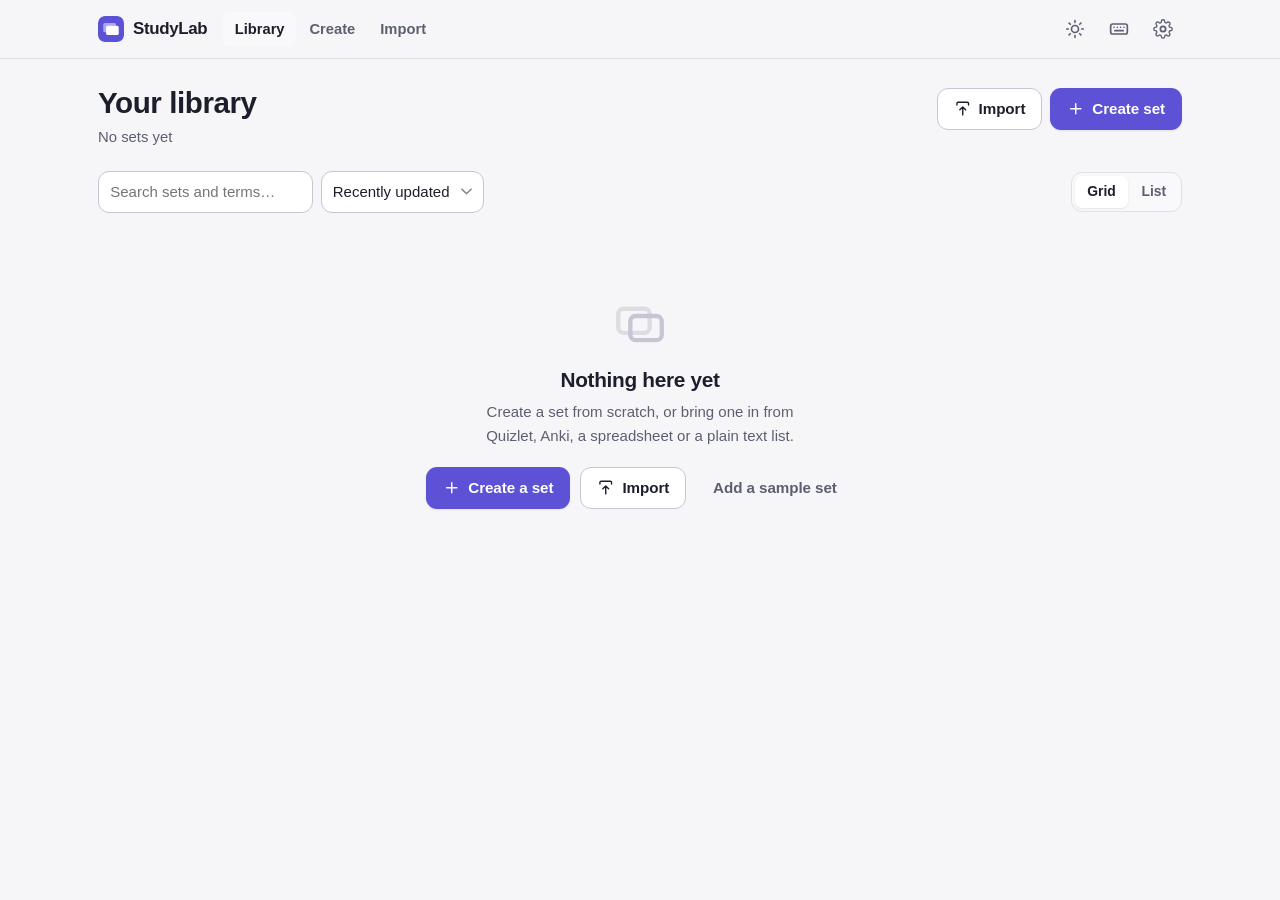
==== index.html @ d29bef65 "StudyLab: flashcards, learn, test and match study app A dependency-free static study app that runs o" ====
<!DOCTYPE html>
<html lang="en">
<head>
<meta charset="utf-8">
<meta name="viewport" content="width=device-width, initial-scale=1, viewport-fit=cover">
<title>StudyLab — Flashcards, Learn &amp; Test</title>
<meta name="description" content="A fast, private, offline-first study app with Flashcards, Learn, Test and Match modes. Your sets stay in your browser.">
<meta name="color-scheme" content="light dark">
<meta name="theme-color" content="#ffffff" media="(prefers-color-scheme: light)">
<meta name="theme-color" content="#0f1116" media="(prefers-color-scheme: dark)">
<link rel="icon" href="data:image/svg+xml,%3Csvg xmlns='http://www.w3.org/2000/svg' viewBox='0 0 64 64'%3E%3Crect width='64' height='64' rx='14' fill='%235b5bd6'/%3E%3Crect x='14' y='18' width='30' height='22' rx='4' fill='%23fff' opacity='.55'/%3E%3Crect x='20' y='24' width='30' height='22' rx='4' fill='%23fff'/%3E%3C/svg%3E">
<link rel="stylesheet" href="css/app.css">
<link rel="stylesheet" href="css/modes.css">
</head>
<body>
<a class="skip-link" href="#main">Skip to main content</a>

<header class="topbar" id="topbar">
  <div class="topbar__inner">
    <a class="brand" href="#/" aria-label="StudyLab home">
      <svg class="brand__mark" viewBox="0 0 64 64" aria-hidden="true" focusable="false">
        <rect width="64" height="64" rx="14" fill="currentColor"/>
        <rect x="13" y="17" width="31" height="23" rx="4" fill="#fff" opacity=".5"/>
        <rect x="20" y="24" width="31" height="23" rx="4" fill="#fff"/>
      </svg>
      <span class="brand__name">StudyLab</span>
    </a>

    <nav class="topnav" aria-label="Main">
      <a href="#/" data-nav="library">Library</a>
      <a href="#/create" data-nav="create">Create</a>
      <a href="#/import" data-nav="import">Import</a>
    </nav>

    <div class="topbar__spacer"></div>

    <button class="icon-btn" id="btn-theme" type="button" title="Toggle theme (T)" aria-label="Toggle colour theme">
      <svg viewBox="0 0 24 24" aria-hidden="true" class="ico-sun"><path d="M12 4V2m0 20v-2m8-8h2M2 12h2m13.66-5.66 1.41-1.41M4.93 19.07l1.41-1.41m0-11.32L4.93 4.93m14.14 14.14-1.41-1.41" stroke="currentColor" stroke-width="2" stroke-linecap="round" fill="none"/><circle cx="12" cy="12" r="4.2" stroke="currentColor" stroke-width="2" fill="none"/></svg>
      <svg viewBox="0 0 24 24" aria-hidden="true" class="ico-moon"><path d="M20 14.5A8.5 8.5 0 0 1 9.5 4a8.5 8.5 0 1 0 10.5 10.5Z" stroke="currentColor" stroke-width="2" stroke-linejoin="round" fill="none"/></svg>
    </button>

    <button class="icon-btn" id="btn-shortcuts" type="button" title="Keyboard shortcuts (?)" aria-label="Keyboard shortcuts">
      <svg viewBox="0 0 24 24" aria-hidden="true"><rect x="2" y="6" width="20" height="12" rx="2.5" stroke="currentColor" stroke-width="2" fill="none"/><path d="M6 10h.01M10 10h.01M14 10h.01M18 10h.01M7 14h10" stroke="currentColor" stroke-width="2" stroke-linecap="round"/></svg>
    </button>

    <a class="icon-btn" href="#/settings" id="btn-settings" title="Settings" aria-label="Settings">
      <svg viewBox="0 0 24 24" aria-hidden="true"><circle cx="12" cy="12" r="3.2" stroke="currentColor" stroke-width="2" fill="none"/><path d="M19.4 15a1.7 1.7 0 0 0 .34 1.87l.06.06a2 2 0 1 1-2.83 2.83l-.06-.06a1.7 1.7 0 0 0-1.87-.34 1.7 1.7 0 0 0-1.03 1.56V21a2 2 0 1 1-4 0v-.1A1.7 1.7 0 0 0 8.9 19.3a1.7 1.7 0 0 0-1.87.34l-.06.06a2 2 0 1 1-2.83-2.83l.06-.06A1.7 1.7 0 0 0 4.54 15a1.7 1.7 0 0 0-1.56-1.03H2.9a2 2 0 1 1 0-4H3a1.7 1.7 0 0 0 1.56-1.03A1.7 1.7 0 0 0 4.22 7.1l-.06-.06A2 2 0 1 1 6.99 4.2l.06.06A1.7 1.7 0 0 0 8.92 4.6h.08A1.7 1.7 0 0 0 10.03 3V2.9a2 2 0 1 1 4 0V3a1.7 1.7 0 0 0 1.03 1.56 1.7 1.7 0 0 0 1.87-.34l.06-.06a2 2 0 1 1 2.83 2.83l-.06.06A1.7 1.7 0 0 0 19.4 9v.08A1.7 1.7 0 0 0 21 10.1h.1a2 2 0 1 1 0 4H21a1.7 1.7 0 0 0-1.56 1.03Z" stroke="currentColor" stroke-width="1.6" fill="none" stroke-linejoin="round"/></svg>
    </a>
  </div>
</header>

<main id="main" class="main" tabindex="-1"></main>

<div class="toasts" id="toasts" role="status" aria-live="polite" aria-atomic="false"></div>
<div id="modal-root"></div>
<p class="sr-only" id="live-region" role="status" aria-live="polite"></p>

<noscript>
  <div class="noscript">StudyLab needs JavaScript to run. Please enable it in your browser.</div>
</noscript>

<script type="module" src="js/main.js"></script>
</body>
</html>
---- css/app.css ----
/* ==========================================================================
   StudyLab — core design system
   1. Tokens & themes   2. Reset   3. Primitives   4. Layout   5. Components
   ========================================================================== */

/* ---------- 1. Tokens ---------- */
:root {
  --accent-h: 245; --accent-s: 62%;

  --c-accent:        hsl(var(--accent-h) var(--accent-s) 58%);
  --c-accent-hover:  hsl(var(--accent-h) var(--accent-s) 52%);
  --c-accent-press:  hsl(var(--accent-h) var(--accent-s) 46%);
  --c-accent-fg:     #fff;
  --c-accent-soft:   hsl(var(--accent-h) var(--accent-s) 96%);
  --c-accent-line:   hsl(var(--accent-h) var(--accent-s) 86%);
  --c-accent-text:   hsl(var(--accent-h) var(--accent-s) 42%);

  --c-bg:       hsl(240 20% 97%);
  --c-surface:  #fff;
  --c-surface-2:hsl(240 22% 98%);
  --c-raised:   #fff;
  --c-border:   hsl(240 14% 89%);
  --c-border-strong: hsl(240 12% 80%);
  --c-text:     hsl(232 22% 14%);
  --c-text-mid: hsl(232 10% 40%);
  --c-text-dim: hsl(232 8% 54%);

  --c-good:     hsl(152 58% 38%);
  --c-good-bg:  hsl(152 60% 95%);
  --c-good-line:hsl(152 45% 78%);
  --c-bad:      hsl(356 66% 52%);
  --c-bad-bg:   hsl(356 80% 97%);
  --c-bad-line: hsl(356 70% 88%);
  --c-warn:     hsl(36 85% 44%);
  --c-warn-bg:  hsl(42 92% 95%);
  --c-star:     hsl(43 92% 48%);

  --shadow-1: 0 1px 2px hsl(240 20% 20% / .06), 0 1px 3px hsl(240 20% 20% / .04);
  --shadow-2: 0 2px 4px hsl(240 20% 20% / .05), 0 6px 16px hsl(240 20% 20% / .07);
  --shadow-3: 0 8px 20px hsl(240 20% 20% / .10), 0 24px 48px hsl(240 20% 20% / .12);
  --shadow-key: 0 4px 0 hsl(240 14% 86%);

  --r-sm: 7px; --r: 11px; --r-lg: 16px; --r-xl: 22px; --r-pill: 999px;

  --fs-scale: 1;
  --font: "Inter var", Inter, -apple-system, BlinkMacSystemFont, "Segoe UI", Roboto, "Helvetica Neue", Arial, sans-serif;
  --font-read: var(--font);
  --font-mono: ui-monospace, SFMono-Regular, "SF Mono", Menlo, Consolas, monospace;

  --topbar-h: 58px;
  --wrap: 1120px;
  --dur-1: 120ms; --dur-2: 200ms; --dur-3: 340ms;
  --ease: cubic-bezier(.32,.72,.32,1);
}

html[data-theme="dark"] {
  --c-accent:        hsl(var(--accent-h) 72% 66%);
  --c-accent-hover:  hsl(var(--accent-h) 72% 72%);
  --c-accent-press:  hsl(var(--accent-h) 72% 60%);
  --c-accent-fg:     hsl(var(--accent-h) 60% 12%);
  --c-accent-soft:   hsl(var(--accent-h) 34% 20%);
  --c-accent-line:   hsl(var(--accent-h) 32% 34%);
  --c-accent-text:   hsl(var(--accent-h) 76% 76%);

  --c-bg:       hsl(230 16% 9%);
  --c-surface:  hsl(230 15% 13%);
  --c-surface-2:hsl(230 15% 16%);
  --c-raised:   hsl(230 14% 17%);
  --c-border:   hsl(230 12% 23%);
  --c-border-strong: hsl(230 10% 34%);
  --c-text:     hsl(228 24% 94%);
  --c-text-mid: hsl(228 12% 72%);
  --c-text-dim: hsl(228 9% 58%);

  --c-good:     hsl(152 52% 58%);
  --c-good-bg:  hsl(152 34% 17%);
  --c-good-line:hsl(152 30% 30%);
  --c-bad:      hsl(356 76% 68%);
  --c-bad-bg:   hsl(356 36% 19%);
  --c-bad-line: hsl(356 32% 34%);
  --c-warn:     hsl(40 88% 62%);
  --c-warn-bg:  hsl(40 32% 18%);

  --shadow-1: 0 1px 2px hsl(0 0% 0% / .4);
  --shadow-2: 0 2px 6px hsl(0 0% 0% / .42), 0 8px 20px hsl(0 0% 0% / .32);
  --shadow-3: 0 10px 28px hsl(0 0% 0% / .5), 0 30px 60px hsl(0 0% 0% / .45);
  --shadow-key: 0 4px 0 hsl(230 12% 22%);
  color-scheme: dark;
}
html[data-theme="light"] { color-scheme: light; }

/* Reading-font option (Learn/Flashcards long text) */
html[data-readfont="serif"] { --font-read: Charter, "Iowan Old Style", Georgia, "Times New Roman", serif; }
html[data-readfont="mono"]  { --font-read: var(--font-mono); }
html[data-readfont="dys"]   { --font-read: "Comic Sans MS", "Trebuchet MS", Verdana, sans-serif; letter-spacing: .012em; }

/* ---------- 2. Reset ---------- */
*, *::before, *::after { box-sizing: border-box; }
html { -webkit-text-size-adjust: 100%; }
body {
  margin: 0;
  font-family: var(--font);
  font-size: calc(15px * var(--fs-scale));
  line-height: 1.55;
  color: var(--c-text);
  background: var(--c-bg);
  -webkit-font-smoothing: antialiased;
  text-rendering: optimizeLegibility;
  overflow-wrap: anywhere;
}
h1, h2, h3, h4 { margin: 0; line-height: 1.22; font-weight: 650; letter-spacing: -.015em; }
h1 { font-size: 1.85rem; } h2 { font-size: 1.3rem; } h3 { font-size: 1.05rem; }
p { margin: 0 0 .7em; }
a { color: var(--c-accent-text); text-decoration: none; }
a:hover { text-decoration: underline; }
button, input, select, textarea { font: inherit; color: inherit; }
img { max-width: 100%; display: block; }
svg { display: block; }
/* Inline icons size to the text around them; containers that want a fixed
   box (empty states, verdict badges) override this below. */
.ico { width: 1.15em; height: 1.15em; flex: none; }
.empty__icon svg, .verdict__icon svg, .round-done__ring svg, .brand__mark { width: 100%; height: 100%; }
:focus-visible { outline: 2.5px solid var(--c-accent); outline-offset: 2px; border-radius: 4px; }
:focus:not(:focus-visible) { outline: none; }
/* Headings are focused programmatically after navigation so screen readers
   land in the right place; they should not draw a focus ring for that. */
h1[tabindex="-1"]:focus, h1[tabindex="-1"]:focus-visible, .main:focus { outline: none; }
::selection { background: var(--c-accent); color: var(--c-accent-fg); }

.sr-only {
  position: absolute; width: 1px; height: 1px; padding: 0; margin: -1px;
  overflow: hidden; clip: rect(0 0 0 0); clip-path: inset(50%); white-space: nowrap; border: 0;
}
.skip-link {
  position: fixed; top: 8px; left: 8px; z-index: 200; padding: 10px 16px;
  background: var(--c-accent); color: var(--c-accent-fg); border-radius: var(--r);
  transform: translateY(-160%); transition: transform var(--dur-2) var(--ease);
}
.skip-link:focus { transform: none; }
.noscript { padding: 40px; text-align: center; font-size: 1.1rem; }

@media (prefers-reduced-motion: reduce) {
  *, *::before, *::after { animation-duration: .001ms !important; animation-iteration-count: 1 !important; transition-duration: .001ms !important; scroll-behavior: auto !important; }
}
html[data-motion="reduced"] *, html[data-motion="reduced"] *::before, html[data-motion="reduced"] *::after {
  animation-duration: .001ms !important; transition-duration: .001ms !important;
}

/* ---------- 3. Primitives ---------- */
.btn {
  --btn-bg: var(--c-surface); --btn-fg: var(--c-text); --btn-bd: var(--c-border-strong);
  display: inline-flex; align-items: center; justify-content: center; gap: .5em;
  padding: .55em 1.05em; min-height: 40px;
  font-size: .95rem; font-weight: 600; letter-spacing: -.005em;
  background: var(--btn-bg); color: var(--btn-fg);
  border: 1px solid var(--btn-bd); border-radius: var(--r);
  cursor: pointer; user-select: none; white-space: nowrap;
  transition: background var(--dur-1), border-color var(--dur-1), transform var(--dur-1), box-shadow var(--dur-1), color var(--dur-1);
}
.btn:hover { background: var(--c-surface-2); border-color: var(--c-border-strong); }
.btn:active { transform: translateY(1px); }
.btn[disabled], .btn[aria-disabled="true"] { opacity: .45; pointer-events: none; }
.btn svg { width: 1.15em; height: 1.15em; flex: none; }

.btn--primary { --btn-bg: var(--c-accent); --btn-fg: var(--c-accent-fg); --btn-bd: transparent; box-shadow: var(--shadow-1); }
.btn--primary:hover { --btn-bg: var(--c-accent-hover); }
.btn--primary:active { --btn-bg: var(--c-accent-press); }
.btn--ghost { --btn-bg: transparent; --btn-bd: transparent; color: var(--c-text-mid); }
.btn--ghost:hover { background: var(--c-surface-2); color: var(--c-text); }
.btn--soft { --btn-bg: var(--c-accent-soft); --btn-fg: var(--c-accent-text); --btn-bd: transparent; }
.btn--danger { --btn-fg: var(--c-bad); --btn-bd: var(--c-bad-line); }
.btn--danger:hover { background: var(--c-bad-bg); }
.btn--sm { min-height: 32px; padding: .3em .7em; font-size: .85rem; border-radius: var(--r-sm); }
.btn--lg { min-height: 50px; padding: .7em 1.6em; font-size: 1.02rem; border-radius: var(--r-lg); }
.btn--block { width: 100%; }

.icon-btn {
  display: inline-grid; place-items: center; width: 38px; height: 38px; flex: none;
  background: transparent; border: 1px solid transparent; border-radius: var(--r);
  color: var(--c-text-mid); cursor: pointer; transition: background var(--dur-1), color var(--dur-1);
}
.icon-btn:hover { background: var(--c-surface-2); color: var(--c-text); text-decoration: none; }
.icon-btn svg { width: 20px; height: 20px; }
.icon-btn[aria-pressed="true"] { color: var(--c-accent-text); background: var(--c-accent-soft); }
.icon-btn--sm { width: 30px; height: 30px; } .icon-btn--sm svg { width: 16px; height: 16px; }

.field { display: block; margin-bottom: 14px; }
.field__label { display: block; font-size: .82rem; font-weight: 620; color: var(--c-text-mid); margin-bottom: 5px; letter-spacing: .01em; }
.field__hint { font-size: .8rem; color: var(--c-text-dim); margin-top: 5px; }
.input, .textarea, .select {
  width: 100%; padding: .55em .75em; min-height: 40px;
  background: var(--c-surface); color: var(--c-text);
  border: 1px solid var(--c-border-strong); border-radius: var(--r);
  transition: border-color var(--dur-1), box-shadow var(--dur-1);
}
.input:focus, .textarea:focus, .select:focus {
  outline: none; border-color: var(--c-accent);
  box-shadow: 0 0 0 3px hsl(var(--accent-h) var(--accent-s) 58% / .22);
}
.textarea { min-height: 110px; resize: vertical; line-height: 1.5; font-family: var(--font-mono); font-size: .88rem; }
.select { appearance: none; padding-right: 2.2em;
  background-image: url("data:image/svg+xml,%3Csvg xmlns='http://www.w3.org/2000/svg' viewBox='0 0 12 8'%3E%3Cpath d='M1 1.5 6 6.5l5-5' stroke='%23888' stroke-width='1.8' fill='none' stroke-linecap='round'/%3E%3C/svg%3E");
  background-repeat: no-repeat; background-position: right .7em center; background-size: 11px;
}
.checkline { display: flex; align-items: flex-start; gap: .65em; padding: 9px 0; cursor: pointer; }
.checkline input { margin: .25em 0 0; width: 17px; height: 17px; accent-color: var(--c-accent); flex: none; cursor: pointer; }
.checkline__txt { font-size: .92rem; }
.checkline__sub { display: block; font-size: .8rem; color: var(--c-text-dim); margin-top: 1px; }

.segment { display: inline-flex; padding: 3px; background: var(--c-surface-2); border: 1px solid var(--c-border); border-radius: var(--r); gap: 2px; flex-wrap: wrap; }
.segment button {
  padding: .38em .85em; font-size: .87rem; font-weight: 600;
  background: transparent; border: 0; border-radius: calc(var(--r) - 4px);
  color: var(--c-text-mid); cursor: pointer; transition: background var(--dur-1), color var(--dur-1);
}
.segment button:hover { color: var(--c-text); }
.segment button[aria-pressed="true"] { background: var(--c-surface); color: var(--c-text); box-shadow: var(--shadow-1); }
html[data-theme="dark"] .segment button[aria-pressed="true"] { background: var(--c-raised); }

.range { width: 100%; accent-color: var(--c-accent); }

.chip {
  display: inline-flex; align-items: center; gap: .35em;
  padding: .2em .6em; font-size: .76rem; font-weight: 620; letter-spacing: .01em;
  background: var(--c-surface-2); color: var(--c-text-mid);
  border: 1px solid var(--c-border); border-radius: var(--r-pill);
}
.chip--good { background: var(--c-good-bg); color: var(--c-good); border-color: var(--c-good-line); }
.chip--bad  { background: var(--c-bad-bg);  color: var(--c-bad);  border-color: var(--c-bad-line); }
.chip--warn { background: var(--c-warn-bg); color: var(--c-warn); border-color: transparent; }
.chip--accent { background: var(--c-accent-soft); color: var(--c-accent-text); border-color: var(--c-accent-line); }
.chip .ico { width: 1em; height: 1em; }

.bar { height: 7px; background: var(--c-border); border-radius: var(--r-pill); overflow: hidden; }
.bar__fill { height: 100%; background: var(--c-accent); border-radius: inherit; transition: width var(--dur-3) var(--ease); }
.bar__fill--good { background: var(--c-good); }
.bar__fill--bad { background: var(--c-bad); }

kbd {
  display: inline-block; min-width: 1.7em; padding: .05em .4em; text-align: center;
  font-family: var(--font); font-size: .76em; font-weight: 600; line-height: 1.5;
  background: var(--c-surface); color: var(--c-text-mid);
  border: 1px solid var(--c-border-strong); border-bottom-width: 2px; border-radius: 5px;
}

/* ---------- 4. Layout ---------- */
.topbar {
  position: sticky; top: 0; z-index: 60;
  background: color-mix(in srgb, var(--c-bg) 86%, transparent);
  backdrop-filter: saturate(1.6) blur(12px);
  border-bottom: 1px solid var(--c-border);
}
.topbar__inner {
  display: flex; align-items: center; gap: 6px;
  max-width: var(--wrap); margin: 0 auto; padding: 0 18px; height: var(--topbar-h);
}
.topbar__spacer { flex: 1; }
.brand { display: flex; align-items: center; gap: 9px; color: var(--c-accent); font-weight: 720; letter-spacing: -.025em; margin-right: 10px; }
.brand:hover { text-decoration: none; }
.brand__mark { width: 26px; height: 26px; border-radius: 7px; }
.brand__name { font-size: 1.06rem; color: var(--c-text); }
.topnav { display: flex; gap: 2px; }
.topnav a {
  padding: .4em .78em; border-radius: var(--r-sm);
  font-size: .92rem; font-weight: 580; color: var(--c-text-mid); white-space: nowrap;
  transition: background var(--dur-1), color var(--dur-1);
}
.topnav a:hover { background: var(--c-surface-2); color: var(--c-text); text-decoration: none; }
.topnav a[aria-current="page"] { color: var(--c-text); background: var(--c-surface-2); }

/* The theme button carries both glyphs; show the one matching the active theme. */
#btn-theme .ico-moon { display: none; }
html[data-theme="dark"] #btn-theme .ico-sun { display: none; }
html[data-theme="dark"] #btn-theme .ico-moon { display: block; }

@media (max-width: 620px) {
  .brand__name { display: none; }
  .topbar__inner { padding: 0 10px; gap: 2px; }
  .topnav a { padding: .4em .5em; font-size: .88rem; }
  #btn-shortcuts { display: none; }            /* no hardware keyboard to show off */
}

.main { max-width: var(--wrap); margin: 0 auto; padding: 26px 18px 96px; }
.main:focus { outline: none; }
.main--wide { max-width: 1320px; }
.main--focus { max-width: 920px; }

.page-head { display: flex; align-items: flex-start; gap: 14px 18px; flex-wrap: wrap; margin-bottom: 22px; }
.page-head__text { flex: 1 1 260px; min-width: 0; }
.page-head__sub { color: var(--c-text-mid); font-size: .93rem; margin: 5px 0 0; }
.page-head__actions { display: flex; align-items: center; gap: 8px; flex-wrap: wrap; padding-top: 3px; }

.row { display: flex; gap: 10px; align-items: center; flex-wrap: wrap; }
.row--between { justify-content: space-between; }
.row--center { justify-content: center; }
.row--end { justify-content: flex-end; }

/* One-line control bar: title on the left, controls pushed right, wrapping as
   a block rather than stranding a single control on its own line. */
.toolbar { display: flex; align-items: center; gap: 10px; flex-wrap: wrap; }
.toolbar__title { margin-right: auto; font-size: 1.05rem; font-weight: 650; }
.toolbar__controls { display: flex; align-items: center; gap: 8px; flex-wrap: wrap; }
.toolbar__controls .input, .toolbar__controls .select { width: auto; }
@media (max-width: 620px) {
  .toolbar__title { margin-right: 0; flex: 1 0 100%; }
  .toolbar__controls { flex: 1; }
  .toolbar__controls .input { flex: 1; min-width: 0; }
}
.grid2 { display: grid; grid-template-columns: repeat(auto-fit, minmax(230px, 1fr)); gap: 0 22px; align-items: start; }
.checkline:first-of-type { padding-top: 4px; }
.stack > * + * { margin-top: 12px; }

.card {
  background: var(--c-surface); border: 1px solid var(--c-border);
  border-radius: var(--r-lg); box-shadow: var(--shadow-1);
}
.card__pad { padding: 18px; }
.section-title { font-size: .78rem; text-transform: uppercase; letter-spacing: .09em; font-weight: 700; color: var(--c-text-dim); margin-bottom: 10px; }

.empty { text-align: center; padding: 64px 22px; color: var(--c-text-mid); }
.empty__icon { width: 58px; height: 58px; margin: 0 auto 16px; color: var(--c-border-strong); }
.empty h1, .empty h2 { font-size: 1.3rem; margin-bottom: 8px; color: var(--c-text); }
.empty p { max-width: 42ch; margin: 0 auto 20px; }

/* ---------- 5. Components ---------- */
/* Toasts */
.toasts { position: fixed; z-index: 120; left: 50%; bottom: 22px; transform: translateX(-50%); display: flex; flex-direction: column-reverse; gap: 8px; width: min(430px, calc(100vw - 32px)); pointer-events: none; }
.toast {
  display: flex; align-items: center; gap: 10px; padding: 11px 14px;
  background: var(--c-text); color: var(--c-bg);
  border-radius: var(--r); box-shadow: var(--shadow-3); font-size: .9rem; font-weight: 520;
  pointer-events: auto; animation: toast-in var(--dur-3) var(--ease);
}
.toast--good { background: var(--c-good); color: #fff; }
.toast--bad  { background: var(--c-bad);  color: #fff; }
.toast__x { margin-left: auto; background: none; border: 0; color: inherit; opacity: .65; cursor: pointer; padding: 2px 4px; font-size: 1.1em; line-height: 1; }
.toast__x:hover { opacity: 1; }
.toast__act { margin-left: auto; background: color-mix(in srgb, currentColor 16%, transparent); border: 0; color: inherit; font: inherit; font-weight: 650; padding: .25em .7em; border-radius: var(--r-sm); cursor: pointer; }
.toast.is-out { animation: toast-out var(--dur-2) var(--ease) forwards; }
@keyframes toast-in { from { opacity: 0; transform: translateY(14px) scale(.97); } }
@keyframes toast-out { to { opacity: 0; transform: translateY(8px) scale(.97); } }

/* Modal */
.modal-backdrop {
  position: fixed; inset: 0; z-index: 100; display: grid; place-items: center; padding: 18px;
  background: hsl(232 24% 12% / .5); backdrop-filter: blur(3px);
  animation: fade-in var(--dur-2) var(--ease);
}
.modal {
  width: min(560px, 100%); max-height: min(86vh, 760px); display: flex; flex-direction: column;
  background: var(--c-surface); border: 1px solid var(--c-border);
  border-radius: var(--r-xl); box-shadow: var(--shadow-3);
  animation: modal-in var(--dur-3) var(--ease);
}
.modal--wide { width: min(760px, 100%); }
.modal__head { display: flex; align-items: center; gap: 12px; padding: 18px 20px 12px; }
.modal__head h2 { flex: 1; font-size: 1.15rem; }
.modal__body { padding: 0 20px 4px; overflow: auto; overscroll-behavior: contain; }
.modal__foot { display: flex; gap: 8px; justify-content: flex-end; padding: 16px 20px 18px; flex-wrap: wrap; }
@keyframes fade-in { from { opacity: 0; } }
@keyframes modal-in { from { opacity: 0; transform: translateY(12px) scale(.98); } }

/* Set cards (library) */
.set-grid { display: grid; grid-template-columns: repeat(auto-fill, minmax(268px, 1fr)); gap: 14px; }
.set-card {
  position: relative; display: flex; flex-direction: column; gap: 10px; padding: 16px;
  background: var(--c-surface); border: 1px solid var(--c-border); border-radius: var(--r-lg);
  box-shadow: var(--shadow-1); transition: transform var(--dur-2) var(--ease), box-shadow var(--dur-2), border-color var(--dur-2);
}
.set-card:hover { transform: translateY(-2px); box-shadow: var(--shadow-2); border-color: var(--c-border-strong); }
.set-card__link { position: absolute; inset: 0; border-radius: inherit; z-index: 1; }
.set-card__link:focus-visible { outline-offset: -2px; }
.set-card__title { font-size: 1.02rem; font-weight: 650; display: -webkit-box; -webkit-line-clamp: 2; line-clamp: 2; -webkit-box-orient: vertical; overflow: hidden; }
.set-card__desc { font-size: .86rem; color: var(--c-text-mid); display: -webkit-box; -webkit-line-clamp: 2; line-clamp: 2; -webkit-box-orient: vertical; overflow: hidden; margin: 0; }
.set-card__meta { display: flex; align-items: center; gap: 8px; flex-wrap: wrap; margin-top: auto; font-size: .8rem; color: var(--c-text-dim); }
.set-card__menu { position: relative; z-index: 2; margin-left: auto; }
.set-card__top { display: flex; align-items: flex-start; gap: 8px; }

/* Popup menu */
.menu {
  position: absolute; z-index: 90; min-width: 186px; padding: 5px;
  background: var(--c-raised); border: 1px solid var(--c-border);
  border-radius: var(--r); box-shadow: var(--shadow-3);
  animation: modal-in var(--dur-2) var(--ease);
}
.menu button {
  display: flex; align-items: center; gap: 9px; width: 100%; padding: .5em .6em;
  background: none; border: 0; border-radius: var(--r-sm); text-align: left;
  font-size: .9rem; color: var(--c-text); cursor: pointer;
}
.menu button:hover { background: var(--c-surface-2); }
.menu button svg { width: 16px; height: 16px; color: var(--c-text-dim); flex: none; }
.menu hr { border: 0; border-top: 1px solid var(--c-border); margin: 5px 2px; }
.menu .is-danger { color: var(--c-bad); } .menu .is-danger svg { color: currentColor; }

/* Mode launcher tiles */
.mode-grid { display: grid; grid-template-columns: repeat(auto-fit, minmax(160px, 1fr)); gap: 12px; }
.mode-tile {
  display: flex; align-items: center; gap: 12px; padding: 16px;
  background: var(--c-surface); border: 1px solid var(--c-border); border-radius: var(--r-lg);
  box-shadow: var(--shadow-1); color: var(--c-text); font-weight: 640;
  transition: transform var(--dur-2) var(--ease), box-shadow var(--dur-2), border-color var(--dur-2);
}
.mode-tile:hover { text-decoration: none; transform: translateY(-2px); box-shadow: var(--shadow-2); border-color: var(--c-accent-line); }
.mode-tile svg { width: 24px; height: 24px; color: var(--c-accent); flex: none; }
.mode-tile small { display: block; font-weight: 450; font-size: .78rem; color: var(--c-text-dim); }

/* Stats strip */
.stats { display: grid; grid-template-columns: repeat(auto-fit, minmax(110px, 1fr)); gap: 10px; }
.stat { display: flex; flex-direction: column; align-items: center; justify-content: center; gap: 3px;
  padding: 12px 14px; text-align: center;
  background: var(--c-surface-2); border: 1px solid var(--c-border); border-radius: var(--r); }
.stat__n { font-size: 1.45rem; font-weight: 700; letter-spacing: -.03em; line-height: 1.1; font-variant-numeric: tabular-nums; }
.stat__l { font-size: .74rem; color: var(--c-text-dim); text-transform: uppercase; letter-spacing: .07em; font-weight: 640; line-height: 1.25; }

/* Term rows */
.term-row {
  display: grid; grid-template-columns: minmax(0, 1fr) minmax(0, 1.25fr) auto; gap: 8px 18px; align-items: center;
  padding: 13px 14px 13px 16px; background: var(--c-surface);
  border: 1px solid var(--c-border); border-left: 3px solid var(--term-status, var(--c-border));
  border-radius: var(--r); margin-bottom: 8px;
}
.term-row__t { font-weight: 600; }
.term-row__d { color: var(--c-text-mid); }
.term-row__tools { display: flex; gap: 2px; align-items: center; justify-content: flex-end; }
@media (max-width: 620px) {
  .term-row { grid-template-columns: minmax(0, 1fr) auto; align-items: start; }
  .term-row__d { grid-column: 1 / -1; }
}

.star-btn { color: var(--c-text-dim); }
.star-btn[aria-pressed="true"] { color: var(--c-star); background: transparent; }
.star-btn[aria-pressed="true"] svg { fill: currentColor; }

/* Editor rows */
.edit-row {
  display: grid; grid-template-columns: 22px 1fr 1fr auto; gap: 10px; align-items: start;
  padding: 12px; background: var(--c-surface); border: 1px solid var(--c-border);
  border-radius: var(--r); margin-bottom: 8px;
}
.edit-row__n { padding-top: 10px; font-size: .78rem; color: var(--c-text-dim); font-variant-numeric: tabular-nums; text-align: right; }
.edit-row.is-dragging { opacity: .4; }
.edit-row.is-over { border-color: var(--c-accent); box-shadow: 0 0 0 3px var(--c-accent-soft); }
.edit-row .autogrow { min-height: 40px; resize: none; overflow: hidden; font-family: var(--font); font-size: .95rem; }
.drag-handle { cursor: grab; color: var(--c-text-dim); }
@media (max-width: 720px) { .edit-row { grid-template-columns: 22px 1fr auto; } .edit-row .cell-def { grid-column: 2 / -1; } }

/* Sticky action bar */
.sticky-bar {
  position: sticky; bottom: 0; z-index: 40; display: flex; gap: 10px; align-items: center; flex-wrap: wrap;
  margin: 18px -18px -96px; padding: 12px 18px calc(12px + env(safe-area-inset-bottom));
  background: color-mix(in srgb, var(--c-bg) 90%, transparent);
  backdrop-filter: blur(10px); border-top: 1px solid var(--c-border);
}

/* Table (import preview) */
.tbl { width: 100%; border-collapse: collapse; font-size: .88rem; }
.tbl th { text-align: left; font-size: .74rem; text-transform: uppercase; letter-spacing: .07em; color: var(--c-text-dim); padding: 8px 10px; border-bottom: 1px solid var(--c-border); position: sticky; top: 0; background: var(--c-surface); }
.tbl td { padding: 9px 10px; border-bottom: 1px solid var(--c-border); vertical-align: top; }
.tbl tr:last-child td { border-bottom: 0; }
.tbl__scroll { max-height: 340px; overflow: auto; border: 1px solid var(--c-border); border-radius: var(--r); background: var(--c-surface); }

.dropzone {
  display: grid; place-items: center; gap: 8px; padding: 34px 20px; text-align: center;
  border: 2px dashed var(--c-border-strong); border-radius: var(--r-lg);
  color: var(--c-text-mid); background: var(--c-surface-2);
  transition: border-color var(--dur-1), background var(--dur-1);
}
.dropzone.is-over { border-color: var(--c-accent); background: var(--c-accent-soft); color: var(--c-accent-text); }
.dropzone svg { width: 34px; height: 34px; color: var(--c-text-dim); }

.spinner { width: 20px; height: 20px; border: 2.5px solid var(--c-border); border-top-color: var(--c-accent); border-radius: 50%; animation: spin .7s linear infinite; }
@keyframes spin { to { transform: rotate(360deg); } }

/* Multi-column flow packs the groups tightly instead of leaving one column
   short; groups are kept whole. */
.kbd-list { column-count: 2; column-gap: 30px; }
.kbd-list dl { margin: 0; }
.kbd-group { break-inside: avoid; page-break-inside: avoid; margin: 0 0 14px; }
.kbd-group__title { font-size: .68rem; text-transform: uppercase; letter-spacing: .1em;
  font-weight: 700; color: var(--c-text-dim); margin-bottom: 2px; }
.kbd-row { display: flex; justify-content: space-between; align-items: center; gap: 10px;
  padding: 3px 0; font-size: .84rem; line-height: 1.35; }
.kbd-row dt { min-width: 0; overflow: hidden; text-overflow: ellipsis; white-space: nowrap; color: var(--c-text-mid); }
.kbd-row dd { margin: 0; flex: none; display: flex; gap: 3px; }
@media (max-width: 560px) { .kbd-list { column-count: 1; } }
---- css/modes.css ----
/* ==========================================================================
   StudyLab — study mode surfaces (Flashcards, Learn, Test, Match)
   ========================================================================== */

/* ---- Shared study chrome ---- */
.study { display: flex; flex-direction: column; gap: 14px; min-height: calc(100vh - var(--topbar-h) - 40px); }
.study__head { display: flex; align-items: center; gap: 10px; flex-wrap: wrap; min-height: 44px; }
.study__title { flex: 1 1 200px; min-width: 0; }
.study__title h1 { font-size: 1.15rem; }
.study__title p { margin: 0; font-size: .82rem; color: var(--c-text-dim); }
.study__tools { display: flex; gap: 4px; align-items: center; margin-left: auto; }
.study__counter { font-variant-numeric: tabular-nums; font-weight: 640; font-size: .9rem; color: var(--c-text-mid); }

.study-progress { display: flex; align-items: center; gap: 12px; }
.study-progress .study__counter { flex: none; white-space: nowrap; }
.study-progress .bar { flex: 1; }
.seg-bar { display: flex; height: 8px; border-radius: var(--r-pill); overflow: hidden; background: var(--c-border); }
.seg-bar span { transition: width var(--dur-3) var(--ease); }
.seg-bar .seg-new { background: var(--c-border-strong); }
.seg-bar .seg-learn { background: var(--c-warn); }
.seg-bar .seg-master { background: var(--c-good); }
.legend { display: flex; gap: 16px; flex-wrap: wrap; font-size: .8rem; color: var(--c-text-mid); }
.legend i { display: inline-block; width: 9px; height: 9px; border-radius: 3px; margin-right: 6px; vertical-align: -1px; }

/* Fullscreen study surface */
.study.is-full {
  position: fixed; inset: 0; z-index: 80; margin: 0; padding: 18px;
  background: var(--c-bg); overflow: auto; overscroll-behavior: contain;
}

/* ---- Flashcards ---- */
.fc-stage { perspective: 2200px; flex: 1; display: grid; place-items: stretch; min-height: 340px; }
.fc-card {
  position: relative; width: 100%; height: 100%; min-height: 340px;
  transform-style: preserve-3d; transition: transform var(--dur-3) var(--ease);
  cursor: pointer; border: 0; padding: 0; background: none; text-align: inherit; font: inherit;
  border-radius: var(--r-xl);
}
.fc-card.is-flipped { transform: rotateX(180deg); }
.fc-card__face {
  position: absolute; inset: 0; display: flex; flex-direction: column; align-items: center; justify-content: center;
  gap: 14px; padding: 34px 28px;
  background: var(--c-surface); border: 1px solid var(--c-border); border-radius: var(--r-xl);
  box-shadow: var(--shadow-2); backface-visibility: hidden; -webkit-backface-visibility: hidden;
  overflow: auto; overscroll-behavior: contain;
}
.fc-card__face--back { transform: rotateX(180deg); }
.fc-card__side { position: absolute; top: 14px; left: 18px; font-size: .72rem; text-transform: uppercase; letter-spacing: .09em; font-weight: 700; color: var(--c-text-dim); }
.fc-card__text {
  font-family: var(--font-read); font-size: clamp(1.25rem, 3.4vw, 2.1rem); font-weight: 560;
  line-height: 1.3; text-align: center; max-width: 30ch; letter-spacing: -.015em;
}
.fc-card__text.is-long { font-size: clamp(1rem, 2.2vw, 1.35rem); max-width: 48ch; line-height: 1.45; font-weight: 450; }
.fc-card__hint { font-size: .86rem; color: var(--c-text-dim); font-style: italic; max-width: 40ch; text-align: center; }
.fc-card__tools { position: absolute; top: 10px; right: 12px; display: flex; gap: 2px; }
.fc-card.is-known .fc-card__face { border-color: var(--c-good-line); }
.fc-card.is-learning .fc-card__face { border-color: var(--c-warn); }

.fc-nav { display: flex; align-items: center; justify-content: center; gap: 18px; }
.fc-nav__count { font-variant-numeric: tabular-nums; font-weight: 640; min-width: 84px; text-align: center; color: var(--c-text-mid); }
.fc-round-btn { width: 46px; height: 46px; border-radius: 50%; display: grid; place-items: center; background: var(--c-surface); border: 1px solid var(--c-border-strong); cursor: pointer; color: var(--c-text); transition: background var(--dur-1), transform var(--dur-1); }
.fc-round-btn:hover { background: var(--c-surface-2); }
.fc-round-btn:active { transform: scale(.93); }
.fc-round-btn svg { width: 22px; height: 22px; }
.fc-round-btn[disabled] { opacity: .35; pointer-events: none; }

.fc-sort { display: flex; gap: 10px; justify-content: center; flex-wrap: wrap; }
.fc-sort .btn { min-width: 150px; }
.fc-sort .btn--know { --btn-fg: var(--c-good); --btn-bd: var(--c-good-line); }
.fc-sort .btn--know:hover { background: var(--c-good-bg); }
.fc-sort .btn--still { --btn-fg: var(--c-warn); --btn-bd: var(--c-warn); }
.fc-sort .btn--still:hover { background: var(--c-warn-bg); }

/* ---- Question surface (Learn + Test) ---- */
.q-card { background: var(--c-surface); border: 1px solid var(--c-border); border-radius: var(--r-xl); box-shadow: var(--shadow-1); padding: 22px 24px 18px; }

/* Row above the card: question counter on the left, round tally on the right. */
.q-meta { display: flex; align-items: center; justify-content: space-between; gap: 10px;
  margin-bottom: 10px; padding: 0 4px; flex-wrap: wrap; }
.q-meta__n { font-size: .85rem; font-weight: 640; color: var(--c-text-mid); font-variant-numeric: tabular-nums; }

.q-kind { font-size: .72rem; text-transform: uppercase; letter-spacing: .09em; font-weight: 700;
  color: var(--c-text-dim); margin-bottom: 12px; display: flex; align-items: center; gap: 8px; min-height: 26px; }
.q-kind > span:first-child { line-height: 1; }
.q-prompt {
  font-family: var(--font-read); font-size: clamp(1.15rem, 2.6vw, 1.6rem); font-weight: 560;
  line-height: 1.34; letter-spacing: -.015em; margin-bottom: 20px;
}
.q-prompt.is-long { font-size: clamp(1rem, 1.9vw, 1.2rem); font-weight: 450; line-height: 1.5; }
.q-hint { font-size: .85rem; color: var(--c-text-dim); font-style: italic; margin: -12px 0 16px; }

.opt-grid { display: grid; grid-template-columns: repeat(2, minmax(0, 1fr)); gap: 10px; align-items: stretch; }
@media (max-width: 700px) { .opt-grid { grid-template-columns: 1fr; } }

.opt {
  position: relative; display: flex; align-items: center; gap: 12px; padding: 14px 16px; min-height: 68px;
  text-align: left; background: var(--c-surface); color: var(--c-text);
  border: 1.5px solid var(--c-border-strong); border-radius: var(--r);
  cursor: pointer; font-size: .95rem; line-height: 1.4;
  transition: border-color var(--dur-1), background var(--dur-1), transform var(--dur-1);
}
.opt > span:last-child { min-width: 0; }
.opt:hover:not([disabled]) { border-color: var(--c-accent); background: var(--c-accent-soft); }
.opt:active:not([disabled]) { transform: translateY(1px); }
.opt__key { flex: none; display: grid; place-items: center; width: 24px; height: 24px; border-radius: 7px;
  background: var(--c-surface-2); border: 1px solid var(--c-border);
  font-size: .76rem; font-weight: 700; line-height: 1; color: var(--c-text-dim);
  transition: background var(--dur-1), color var(--dur-1), border-color var(--dur-1); }
.opt:hover:not([disabled]) .opt__key { background: var(--c-surface); color: var(--c-accent-text); border-color: var(--c-accent-line); }
.opt.is-correct { border-color: var(--c-good); background: var(--c-good-bg); }
.opt.is-correct .opt__key { background: var(--c-good); color: #fff; border-color: transparent; }
.opt.is-wrong { border-color: var(--c-bad); background: var(--c-bad-bg); }
.opt.is-wrong .opt__key { background: var(--c-bad); color: #fff; border-color: transparent; }
.opt.is-picked { border-width: 2px; }
.opt.is-muted { opacity: .5; }
.opt[disabled] { cursor: default; }

.tf-grid { display: grid; grid-template-columns: 1fr 1fr; gap: 10px; max-width: 480px; }
.tf-grid .opt { justify-content: center; font-weight: 640; font-size: 1.05rem; min-height: 64px; }

.ans-form { display: flex; gap: 10px; align-items: stretch; flex-wrap: wrap; }
.ans-form .btn { align-self: stretch; }
.ans-input {
  flex: 1 1 260px; min-height: 52px; padding: .7em .9em; font-size: 1.05rem; font-family: var(--font-read);
  background: var(--c-surface); border: 1.5px solid var(--c-border-strong); border-radius: var(--r);
}
.ans-input:focus { outline: none; border-color: var(--c-accent); box-shadow: 0 0 0 3px hsl(var(--accent-h) var(--accent-s) 58% / .22); }
.ans-input.is-correct { border-color: var(--c-good); background: var(--c-good-bg); }
.ans-input.is-wrong { border-color: var(--c-bad); background: var(--c-bad-bg); }
.ans-input.is-close { border-color: var(--c-warn); background: var(--c-warn-bg); }

.verdict { display: flex; align-items: flex-start; gap: 12px; padding: 14px 16px; border-radius: var(--r); margin-top: 16px; animation: verdict-in var(--dur-2) var(--ease); }
.verdict__body > * + * { margin-top: 4px; }
@keyframes verdict-in { from { opacity: 0; transform: translateY(-6px); } }
.verdict--good { background: var(--c-good-bg); border: 1px solid var(--c-good-line); }
.verdict--bad  { background: var(--c-bad-bg);  border: 1px solid var(--c-bad-line); }
.verdict--close{ background: var(--c-warn-bg); border: 1px solid var(--c-warn); }
.verdict__icon { flex: none; width: 24px; height: 24px; }
.verdict--good .verdict__icon { color: var(--c-good); } .verdict--bad .verdict__icon { color: var(--c-bad); } .verdict--close .verdict__icon { color: var(--c-warn); }
.verdict__body { flex: 1; min-width: 0; }
.verdict__h { font-weight: 660; margin-bottom: 2px; }
.verdict__ans { font-family: var(--font-read); }
.verdict__actions { display: flex; align-items: center; gap: 8px; margin-top: 12px; flex-wrap: wrap; }
.strike { text-decoration: line-through; color: var(--c-text-dim); }

.q-foot { display: flex; gap: 12px; align-items: center; justify-content: space-between; flex-wrap: wrap;
  margin-top: 18px; padding-top: 14px; border-top: 1px solid var(--c-border); }
.q-foot__hint { font-size: .8rem; color: var(--c-text-dim); margin-right: auto; }

/* Round summary */
.round-done { display: flex; flex-direction: column; align-items: center; text-align: center; padding: 28px 18px 24px; }
.round-done > * { max-width: 100%; }
.round-done__ring { width: 128px; height: 128px; margin: 0 auto 18px; position: relative; }
.round-done__ring svg { width: 100%; height: 100%; transform: rotate(-90deg); }
.round-done__ring circle { fill: none; stroke-width: 11; stroke-linecap: round; }
.round-done__pct { position: absolute; inset: 0; display: grid; place-items: center; font-size: 1.7rem; font-weight: 720; letter-spacing: -.03em; }
.round-done h2 { margin-bottom: 6px; }
.round-done__sub { color: var(--c-text-mid); margin-bottom: 20px; max-width: 46ch; }

/* ---- Test ---- */
.test-q { padding: 20px; background: var(--c-surface); border: 1px solid var(--c-border); border-radius: var(--r-lg); margin-bottom: 14px; scroll-margin-top: calc(var(--topbar-h) + 14px); }
.test-q__n { font-size: .74rem; font-weight: 700; letter-spacing: .07em; text-transform: uppercase; color: var(--c-text-dim);
  margin-bottom: 10px; display: flex; gap: 10px; align-items: center; flex-wrap: wrap; min-height: 24px; }
.test-q__n .chip { text-transform: none; letter-spacing: 0; }
.test-q .q-prompt { margin-bottom: 16px; }
.test-q.is-correct { border-color: var(--c-good-line); }
.test-q.is-wrong { border-color: var(--c-bad-line); }
.test-q.is-unanswered { border-color: var(--c-warn); }

.match-q { display: grid; grid-template-columns: 1fr 1fr; gap: 12px; }
.match-q__col { display: flex; flex-direction: column; gap: 8px; }
.match-q__item { display: flex; align-items: center; gap: 10px; padding: 10px 12px; min-height: 52px;
  background: var(--c-surface-2); border: 1px solid var(--c-border); border-radius: var(--r); font-size: .92rem; line-height: 1.4; }
.match-q__item > span:last-child { min-width: 0; }
.match-q__item .opt__key { align-self: flex-start; margin-top: 1px; }
.match-q__item .select { width: auto; min-width: 62px; min-height: 34px; padding: .2em 1.9em .2em .5em; flex: none; }
@media (max-width: 640px) { .match-q { grid-template-columns: 1fr; } }

.test-score { display: flex; flex-direction: column; align-items: center; text-align: center; padding: 30px 20px; }
.test-score__big { font-size: 3.6rem; font-weight: 760; letter-spacing: -.045em; line-height: 1; }
.test-score__sub { color: var(--c-text-mid); font-size: 1.02rem; margin-top: 6px; }

.timer { font-variant-numeric: tabular-nums; font-weight: 680; font-size: .95rem; padding: .25em .7em; border-radius: var(--r-pill); background: var(--c-surface-2); border: 1px solid var(--c-border); }
.timer.is-low { color: var(--c-bad); border-color: var(--c-bad-line); background: var(--c-bad-bg); }

/* ---- Match game ---- */
/* Column count is set per game so the tiles form full rows instead of leaving
   a ragged remainder. */
.match-board { display: grid; gap: 10px; grid-template-columns: repeat(var(--match-cols, 4), minmax(0, 1fr)); }
@media (max-width: 760px) { .match-board { grid-template-columns: repeat(min(var(--match-cols, 4), 3), minmax(0, 1fr)); } }
@media (max-width: 520px) { .match-board { grid-template-columns: repeat(2, minmax(0, 1fr)); } }
.match-tile {
  display: grid; place-items: center; text-align: center; padding: 14px 10px; min-height: 104px;
  font-size: .92rem; line-height: 1.32; font-family: var(--font-read);
  background: var(--c-surface); color: var(--c-text);
  border: 1.5px solid var(--c-border-strong); border-radius: var(--r);
  cursor: pointer; overflow: hidden;
  transition: transform var(--dur-1), border-color var(--dur-1), background var(--dur-1), opacity var(--dur-2);
}
.match-tile:hover:not([disabled]) { border-color: var(--c-accent); transform: translateY(-2px); }
.match-tile.is-sel { border-color: var(--c-accent); background: var(--c-accent-soft); border-width: 2.5px; }
.match-tile.is-hit { border-color: var(--c-good); background: var(--c-good-bg); }
.match-tile.is-miss { border-color: var(--c-bad); background: var(--c-bad-bg); animation: shake var(--dur-3) var(--ease); }
.match-tile.is-gone { opacity: 0; pointer-events: none; transform: scale(.9); }
@keyframes shake { 25% { transform: translateX(-5px); } 50% { transform: translateX(5px); } 75% { transform: translateX(-3px); } }

/* ---- Settings / panels ---- */
.panel { background: var(--c-surface); border: 1px solid var(--c-border); border-radius: var(--r-lg); padding: 18px 20px; margin-bottom: 14px; }
.panel > h2 { font-size: 1.02rem; margin-bottom: 4px; }
.panel__sub { font-size: .86rem; color: var(--c-text-mid); margin-bottom: 14px; max-width: 62ch; }
.panel > .section-title:first-of-type { margin-top: 2px; }
.swatches { display: flex; gap: 8px; flex-wrap: wrap; }
.swatch { width: 34px; height: 34px; border-radius: 50%; border: 2.5px solid transparent; cursor: pointer; box-shadow: inset 0 0 0 1px hsl(0 0% 0% / .08); }
.swatch[aria-pressed="true"] { border-color: var(--c-text); }
.opt-list { border-top: 1px solid var(--c-border); }
.opt-list > * { border-bottom: 1px solid var(--c-border); padding: 10px 0; }
.opt-list > *:last-child { border-bottom: 0; }
.opt-row { display: flex; gap: 14px 18px; align-items: center; justify-content: space-between; flex-wrap: wrap; }
.opt-row__text { flex: 1 1 200px; min-width: 0; }
.opt-row__label { font-weight: 600; font-size: .92rem; line-height: 1.35; }
.opt-row__sub { font-size: .8rem; color: var(--c-text-dim); margin-top: 1px; line-height: 1.4; }
.opt-row__ctl { flex: none; display: flex; align-items: center; justify-content: flex-end; gap: 10px; min-width: 150px; }
.opt-row__ctl .select, .opt-row__ctl .input { width: auto; min-width: 128px; }
@media (max-width: 520px) { .opt-row__ctl { min-width: 0; flex: 1; } }

.switch { position: relative; width: 44px; height: 26px; flex: none; }
.switch input { position: absolute; inset: 0; opacity: 0; margin: 0; cursor: pointer; z-index: 1; }
.switch__track { position: absolute; inset: 0; background: var(--c-border-strong); border-radius: var(--r-pill); transition: background var(--dur-2); }
.switch__thumb { position: absolute; top: 3px; left: 3px; width: 20px; height: 20px; border-radius: 50%; background: #fff; box-shadow: var(--shadow-1); transition: transform var(--dur-2) var(--ease); }
.switch input:checked ~ .switch__track { background: var(--c-accent); }
.switch input:checked ~ .switch__thumb { transform: translateX(18px); }
.switch input:focus-visible ~ .switch__track { outline: 2.5px solid var(--c-accent); outline-offset: 2px; }

.countdown { display: grid; place-items: center; gap: 6px; padding: 60px 20px; text-align: center; }
.countdown__n { font-size: 5rem; font-weight: 780; letter-spacing: -.05em; line-height: 1; color: var(--c-accent); animation: pop var(--dur-3) var(--ease); }
@keyframes pop { from { transform: scale(.7); opacity: 0; } }

/* ---- collapsible settings groups ---- */
.fold { border-top: 1px solid var(--c-border); }
.fold:last-of-type { border-bottom: 1px solid var(--c-border); }
.fold__summary {
  display: flex; align-items: center; gap: 12px; padding: 13px 2px;
  cursor: pointer; list-style: none; user-select: none;
}
.fold__summary::-webkit-details-marker { display: none; }
.fold__summary::after {
  content: ''; flex: none; width: 9px; height: 9px; margin-left: auto;
  border-right: 2px solid var(--c-text-dim); border-bottom: 2px solid var(--c-text-dim);
  transform: rotate(45deg) translate(-2px, -2px);
  transition: transform var(--dur-2) var(--ease);
}
.fold[open] > .fold__summary::after { transform: rotate(-135deg) translate(-2px, -2px); }
.fold__summary:hover .fold__title { color: var(--c-accent-text); }
.fold__title { font-weight: 640; font-size: .95rem; }
.fold__hint { font-size: .82rem; color: var(--c-text-dim); }
.fold__body { border-top: 0; padding-bottom: 8px; }
@media (max-width: 520px) { .fold__hint { display: none; } }
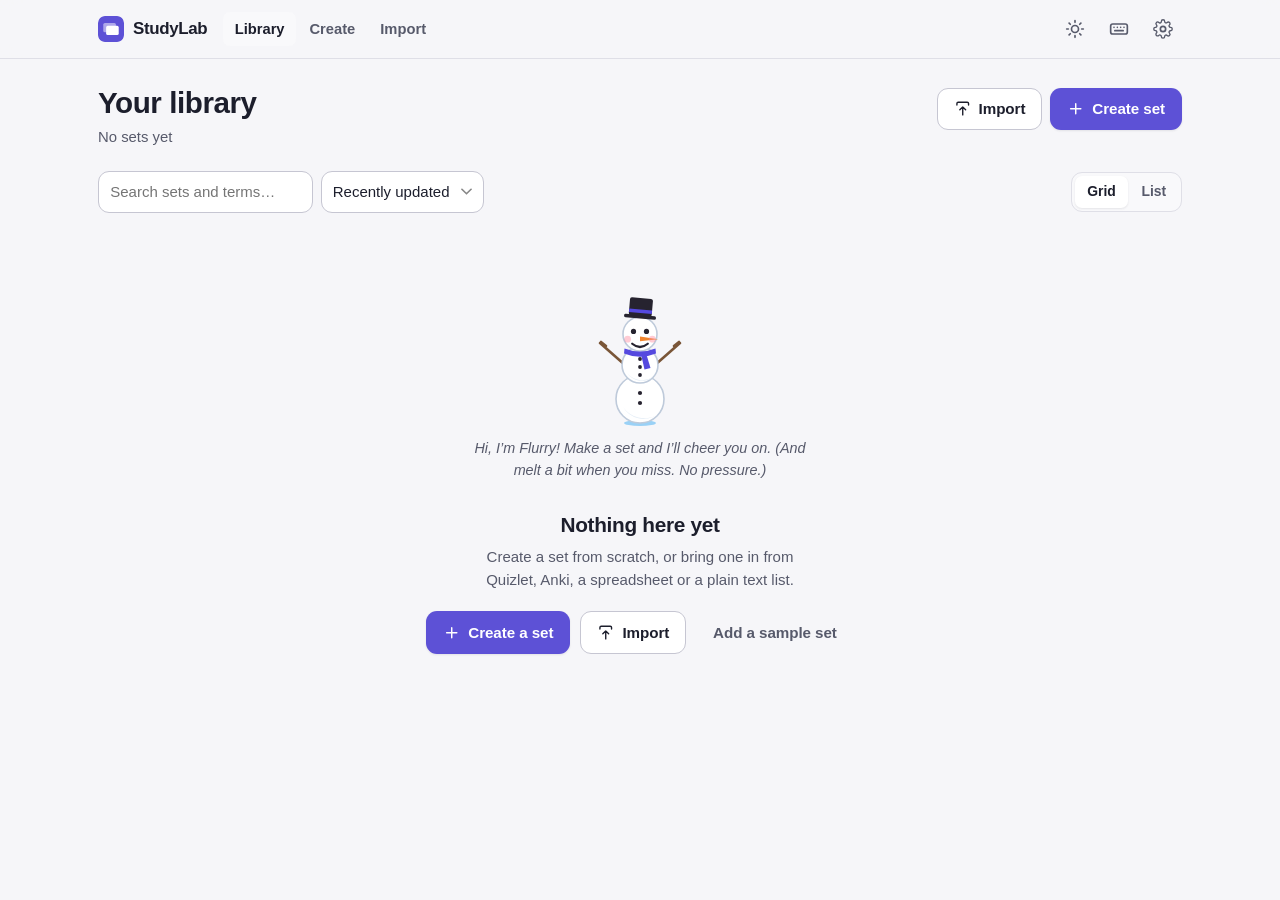
==== commit 51260411: "Performance and robustness audit: 17x faster repeat visits, lazy screens, hardening Measured on a th" ====
--- a/index.html
+++ b/index.html
@@ -6,11 +6,51 @@
 <title>StudyLab — Flashcards, Learn &amp; Test</title>
 <meta name="description" content="A fast, private, offline-first study app with Flashcards, Learn, Test and Match modes. Your sets stay in your browser.">
 <meta name="color-scheme" content="light dark">
-<meta name="theme-color" content="#ffffff" media="(prefers-color-scheme: light)">
-<meta name="theme-color" content="#0f1116" media="(prefers-color-scheme: dark)">
+<!-- Only applies when the page has been added to the Home Screen, where iOS
+     paints the status bar itself and ignores theme-color. "black-translucent"
+     hands that strip back to the page, so it shows the app's own background;
+     .topbar then insets itself by the safe area. -->
+<meta name="apple-mobile-web-app-status-bar-style" content="black-translucent">
+<!-- One ungated theme-color, owned by the script below and then by theme.js.
+     Media-gated copies cannot work here: the chosen theme lives in IndexedDB,
+     which resolves long after first paint, so a dark app on a light phone got
+     the light bar and kept it. -->
+<meta name="theme-color" content="#f6f6f9">
+
+<!-- Runs before the first paint. The real preference is in IndexedDB, so
+     theme.js mirrors it into localStorage for this script to read back on the
+     next visit — which settles both the status bar and the theme itself
+     before anything is drawn, instead of flashing the wrong one. -->
+<script>
+(function () {
+  var BG = { light: '#f6f6f9', dark: '#13151b' };   // the two --c-bg values
+  var pref = 'system';
+  try { pref = localStorage.getItem('studylab:theme') || 'system'; } catch (e) {}
+  var theme = pref === 'light' || pref === 'dark' ? pref
+    : (window.matchMedia && matchMedia('(prefers-color-scheme: dark)').matches ? 'dark' : 'light');
+  document.documentElement.dataset.theme = theme;
+  var m = document.querySelector('meta[name="theme-color"]');
+  if (m) m.setAttribute('content', BG[theme]);
+})();
+</script>
 <link rel="icon" href="data:image/svg+xml,%3Csvg xmlns='http://www.w3.org/2000/svg' viewBox='0 0 64 64'%3E%3Crect width='64' height='64' rx='14' fill='%235b5bd6'/%3E%3Crect x='14' y='18' width='30' height='22' rx='4' fill='%23fff' opacity='.55'/%3E%3Crect x='20' y='24' width='30' height='22' rx='4' fill='%23fff'/%3E%3C/svg%3E">
 <link rel="stylesheet" href="css/app.css">
 <link rel="stylesheet" href="css/modes.css">
+<link rel="stylesheet" href="css/mobile.css">
+<!-- Everything the first screen imports, requested in one go. Without these the
+     browser only discovers each import after the file importing it arrives,
+     which cost five round trips. Other screens load on demand (see main.js);
+     the tests page checks this list against the real import graph. -->
+<link rel="modulepreload" href="js/main.js">
+<link rel="modulepreload" href="js/utils.js">
+<link rel="modulepreload" href="js/data.js">
+<link rel="modulepreload" href="js/storage.js">
+<link rel="modulepreload" href="js/theme.js">
+<link rel="modulepreload" href="js/router.js">
+<link rel="modulepreload" href="js/ui.js">
+<link rel="modulepreload" href="js/views/library.js">
+<link rel="modulepreload" href="js/views/streak.js">
+<link rel="modulepreload" href="js/mascot.js">
 </head>
 <body>
 <a class="skip-link" href="#main">Skip to main content</a>
--- a/css/app.css
+++ b/css/app.css
@@ -7,13 +7,14 @@
 :root {
   --accent-h: 245; --accent-s: 62%;
 
-  --c-accent:        hsl(var(--accent-h) var(--accent-s) 58%);
-  --c-accent-hover:  hsl(var(--accent-h) var(--accent-s) 52%);
-  --c-accent-press:  hsl(var(--accent-h) var(--accent-s) 46%);
-  --c-accent-fg:     #fff;
+  /* --accent-l / --accent-fg / --accent-text-l are set per hue by theme.js so text on the accent always reads */
+  --c-accent:        hsl(var(--accent-h) var(--accent-s) var(--accent-l, 58%));
+  --c-accent-hover:  hsl(var(--accent-h) var(--accent-s) calc(var(--accent-l, 58%) - 6%));
+  --c-accent-press:  hsl(var(--accent-h) var(--accent-s) calc(var(--accent-l, 58%) - 12%));
+  --c-accent-fg:     var(--accent-fg, #fff);
   --c-accent-soft:   hsl(var(--accent-h) var(--accent-s) 96%);
   --c-accent-line:   hsl(var(--accent-h) var(--accent-s) 86%);
-  --c-accent-text:   hsl(var(--accent-h) var(--accent-s) 42%);
+  --c-accent-text:   hsl(var(--accent-h) var(--accent-s) var(--accent-text-l, 42%));
 
   --c-bg:       hsl(240 20% 97%);
   --c-surface:  #fff;
@@ -22,16 +23,17 @@
   --c-border:   hsl(240 14% 89%);
   --c-border-strong: hsl(240 12% 80%);
   --c-text:     hsl(232 22% 14%);
-  --c-text-mid: hsl(232 10% 40%);
-  --c-text-dim: hsl(232 8% 54%);
-
-  --c-good:     hsl(152 58% 38%);
+  --c-text-mid: hsl(232 10% 38%);
+  --c-text-dim: hsl(232 8% 45%);       /* ≥ 4.5:1 on every light surface */
+
+  --c-good:     hsl(152 58% 31%);
   --c-good-bg:  hsl(152 60% 95%);
   --c-good-line:hsl(152 45% 78%);
-  --c-bad:      hsl(356 66% 52%);
+  --c-bad:      hsl(356 66% 46%);
   --c-bad-bg:   hsl(356 80% 97%);
   --c-bad-line: hsl(356 70% 88%);
   --c-warn:     hsl(36 85% 44%);
+  --c-warn-text:hsl(32 90% 31%);       /* amber that reads as text; --c-warn stays for bars and borders */
   --c-warn-bg:  hsl(42 92% 95%);
   --c-star:     hsl(43 92% 48%);
 
@@ -57,7 +59,7 @@
   --c-accent:        hsl(var(--accent-h) 72% 66%);
   --c-accent-hover:  hsl(var(--accent-h) 72% 72%);
   --c-accent-press:  hsl(var(--accent-h) 72% 60%);
-  --c-accent-fg:     hsl(var(--accent-h) 60% 12%);
+  --c-accent-fg:     hsl(var(--accent-h) 60% 8%);
   --c-accent-soft:   hsl(var(--accent-h) 34% 20%);
   --c-accent-line:   hsl(var(--accent-h) 32% 34%);
   --c-accent-text:   hsl(var(--accent-h) 76% 76%);
@@ -70,7 +72,7 @@
   --c-border-strong: hsl(230 10% 34%);
   --c-text:     hsl(228 24% 94%);
   --c-text-mid: hsl(228 12% 72%);
-  --c-text-dim: hsl(228 9% 58%);
+  --c-text-dim: hsl(228 9% 62%);
 
   --c-good:     hsl(152 52% 58%);
   --c-good-bg:  hsl(152 34% 17%);
@@ -79,6 +81,7 @@
   --c-bad-bg:   hsl(356 36% 19%);
   --c-bad-line: hsl(356 32% 34%);
   --c-warn:     hsl(40 88% 62%);
+  --c-warn-text:var(--c-warn);
   --c-warn-bg:  hsl(40 32% 18%);
 
   --shadow-1: 0 1px 2px hsl(0 0% 0% / .4);
@@ -96,7 +99,13 @@
 
 /* ---------- 2. Reset ---------- */
 *, *::before, *::after { box-sizing: border-box; }
-html { -webkit-text-size-adjust: 100%; }
+/* The page background has to live on the root element, not only on <body>.
+   With viewport-fit=cover, iOS paints the safe-area strip behind the status
+   bar from the ROOT background; body's background propagates to the canvas
+   but not to that strip, so it fell back to the default white. In light mode
+   that is invisible against a near-white page — in dark mode it reads as a
+   white bar across the Dynamic Island. */
+html { -webkit-text-size-adjust: 100%; background: var(--c-bg); }
 body {
   margin: 0;
   font-family: var(--font);
@@ -113,6 +122,7 @@
 p { margin: 0 0 .7em; }
 a { color: var(--c-accent-text); text-decoration: none; }
 a:hover { text-decoration: underline; }
+a.btn:hover, a.icon-btn:hover { text-decoration: none; }   /* link-buttons are buttons, not text links */
 button, input, select, textarea { font: inherit; color: inherit; }
 img { max-width: 100%; display: block; }
 svg { display: block; }
@@ -124,7 +134,8 @@
 :focus:not(:focus-visible) { outline: none; }
 /* Headings are focused programmatically after navigation so screen readers
    land in the right place; they should not draw a focus ring for that. */
-h1[tabindex="-1"]:focus, h1[tabindex="-1"]:focus-visible, .main:focus { outline: none; }
+/* Containers and headings that receive focus programmatically (focusQuietly) get no ring. */
+[tabindex="-1"]:focus, [tabindex="-1"]:focus-visible, .main:focus { outline: none; }
 ::selection { background: var(--c-accent); color: var(--c-accent-fg); }
 
 .sr-only {
@@ -149,6 +160,7 @@
 /* ---------- 3. Primitives ---------- */
 .btn {
   --btn-bg: var(--c-surface); --btn-fg: var(--c-text); --btn-bd: var(--c-border-strong);
+  --btn-bg-hover: var(--c-surface-2);
   display: inline-flex; align-items: center; justify-content: center; gap: .5em;
   padding: .55em 1.05em; min-height: 40px;
   font-size: .95rem; font-weight: 600; letter-spacing: -.005em;
@@ -157,19 +169,22 @@
   cursor: pointer; user-select: none; white-space: nowrap;
   transition: background var(--dur-1), border-color var(--dur-1), transform var(--dur-1), box-shadow var(--dur-1), color var(--dur-1);
 }
-.btn:hover { background: var(--c-surface-2); border-color: var(--c-border-strong); }
+/* Hover goes through a variable too: a hard-coded background here used to beat every variant,
+   so a hovered primary button turned near-white with white text — the label vanished. */
+.btn:hover { background: var(--btn-bg-hover); border-color: var(--btn-bd); }
 .btn:active { transform: translateY(1px); }
 .btn[disabled], .btn[aria-disabled="true"] { opacity: .45; pointer-events: none; }
 .btn svg { width: 1.15em; height: 1.15em; flex: none; }
 
 .btn--primary { --btn-bg: var(--c-accent); --btn-fg: var(--c-accent-fg); --btn-bd: transparent; box-shadow: var(--shadow-1); }
-.btn--primary:hover { --btn-bg: var(--c-accent-hover); }
-.btn--primary:active { --btn-bg: var(--c-accent-press); }
+.btn--primary { --btn-bg-hover: var(--c-accent-hover); }
+.btn--primary:active { --btn-bg: var(--c-accent-press); --btn-bg-hover: var(--c-accent-press); }
 .btn--ghost { --btn-bg: transparent; --btn-bd: transparent; color: var(--c-text-mid); }
 .btn--ghost:hover { background: var(--c-surface-2); color: var(--c-text); }
-.btn--soft { --btn-bg: var(--c-accent-soft); --btn-fg: var(--c-accent-text); --btn-bd: transparent; }
+.btn--soft { --btn-bg: var(--c-accent-soft); --btn-fg: var(--c-accent-text); --btn-bd: transparent;
+  --btn-bg-hover: color-mix(in srgb, var(--c-accent-soft) 82%, var(--c-accent)); }
 .btn--danger { --btn-fg: var(--c-bad); --btn-bd: var(--c-bad-line); }
-.btn--danger:hover { background: var(--c-bad-bg); }
+.btn--danger { --btn-bg-hover: var(--c-bad-bg); }
 .btn--sm { min-height: 32px; padding: .3em .7em; font-size: .85rem; border-radius: var(--r-sm); }
 .btn--lg { min-height: 50px; padding: .7em 1.6em; font-size: 1.02rem; border-radius: var(--r-lg); }
 .btn--block { width: 100%; }
@@ -227,7 +242,7 @@
 }
 .chip--good { background: var(--c-good-bg); color: var(--c-good); border-color: var(--c-good-line); }
 .chip--bad  { background: var(--c-bad-bg);  color: var(--c-bad);  border-color: var(--c-bad-line); }
-.chip--warn { background: var(--c-warn-bg); color: var(--c-warn); border-color: transparent; }
+.chip--warn { background: var(--c-warn-bg); color: var(--c-warn-text); border-color: transparent; }
 .chip--accent { background: var(--c-accent-soft); color: var(--c-accent-text); border-color: var(--c-accent-line); }
 .chip .ico { width: 1em; height: 1em; }
 
@@ -301,6 +316,8 @@
 .toolbar__title { margin-right: auto; font-size: 1.05rem; font-weight: 650; }
 .toolbar__controls { display: flex; align-items: center; gap: 8px; flex-wrap: wrap; }
 .toolbar__controls .input, .toolbar__controls .select { width: auto; }
+.toolbar__search { max-width: 220px; }
+.toolbar__search--wide { max-width: 280px; }
 @media (max-width: 620px) {
   .toolbar__title { margin-right: 0; flex: 1 0 100%; }
   .toolbar__controls { flex: 1; }
@@ -484,3 +501,122 @@
 .kbd-row dt { min-width: 0; overflow: hidden; text-overflow: ellipsis; white-space: nowrap; color: var(--c-text-mid); }
 .kbd-row dd { margin: 0; flex: none; display: flex; gap: 3px; }
 @media (max-width: 560px) { .kbd-list { column-count: 1; } }
+
+/* ---- share dialog ---- */
+.share__qr { display: grid; justify-items: center; gap: 6px; margin: 2px 0 14px; min-height: 60px; place-content: center; }
+.share__qr-code { width: min(232px, 64vw); border-radius: var(--r); overflow: hidden; box-shadow: 0 0 0 1px var(--c-border); background: #fff; }
+.share__qr-code svg { width: 100%; height: auto; }
+.share__qr--none { display: flex; gap: 10px; align-items: flex-start; justify-items: start; padding: 12px 14px; background: var(--c-surface-2);
+  border-radius: var(--r); color: var(--c-text-mid); font-size: .9rem; min-height: 0; }
+.share__qr--none svg { width: 18px; height: 18px; flex: none; margin-top: 2px; }
+.share__lede { color: var(--c-text-mid); font-size: .92rem; margin-bottom: 10px; }
+
+/* ---- streak + study calendar (library) ---- */
+.streak { display: flex; align-items: center; gap: 18px 28px; padding: 16px 20px; margin-bottom: 18px; flex-wrap: wrap; }
+.streak__head { display: flex; align-items: center; gap: 14px; flex: 0 1 auto; max-width: 480px; min-width: 0; }
+.streak__n { display: flex; align-items: center; gap: 4px; font-size: 2.1rem; font-weight: 760; line-height: 1;
+  font-variant-numeric: tabular-nums; color: var(--c-text); }
+.streak__flame { font-size: 1.7rem; }
+.streak__n--zero { color: var(--c-text-dim); }
+.streak__n--zero .streak__flame { filter: grayscale(1); opacity: .45; }
+.streak__title { font-weight: 680; font-size: .98rem; }
+.streak__sub { font-size: .86rem; color: var(--c-text-mid); line-height: 1.35; }
+.streak__meta { font-size: .78rem; color: var(--c-text-dim); margin-top: 2px; }
+.heat { flex: 1 1 300px; min-width: 0; max-width: 100%; display: grid; gap: 6px; }
+.heat__scroll { display: flex; gap: 4px; min-width: 0; justify-content: flex-end; }
+.heat__clip { display: flex; justify-content: flex-end; overflow: hidden; min-width: 0; flex: 0 1 auto;
+  padding: 3px;                   /* room for today's ring: the clip is for old weeks on the left, not for today */
+  -webkit-mask-image: linear-gradient(to right, transparent, #000 28px);
+          mask-image: linear-gradient(to right, transparent, #000 28px); }   /* older weeks fade out instead of being sliced */
+.heat__grid { display: flex; gap: 3px; justify-content: flex-end; min-width: 0; }
+.heat__days, .heat__col { display: grid; grid-template-rows: 14px repeat(7, 11px); gap: 3px; flex: none; }
+.heat__days span { font-size: .62rem; line-height: 11px; color: var(--c-text-dim); }
+.heat__days { padding: 3px 0; }  /* keep Mon/Wed/Fri level with the padded grid */
+.heat__month { font-size: .66rem; color: var(--c-text-dim); white-space: nowrap; width: 11px; overflow: visible; line-height: 12px; }
+.heat__month.is-end { direction: rtl; }
+.heat__cell { width: 11px; height: 11px; border-radius: 3px; background: var(--c-surface-2); box-shadow: inset 0 0 0 1px var(--c-border); }
+.heat__cell.l1 { background: color-mix(in srgb, var(--c-accent) 28%, var(--c-surface)); box-shadow: none; }
+.heat__cell.l2 { background: color-mix(in srgb, var(--c-accent) 52%, var(--c-surface)); box-shadow: none; }
+.heat__cell.l3 { background: color-mix(in srgb, var(--c-accent) 76%, var(--c-surface)); box-shadow: none; }
+.heat__cell.l4 { background: var(--c-accent); box-shadow: none; }
+.heat__cell.is-today { outline: 1.5px solid var(--c-text-mid); outline-offset: 1px; }
+.heat__cell.is-future { visibility: hidden; }
+.heat__legend { justify-self: end; display: flex; align-items: center; gap: 3px; font-size: .68rem; color: var(--c-text-dim); }
+.heat__legend .heat__cell { margin: 0 1px; }
+
+/* ---- confetti (celebrate.js) ---- */
+.confetti { position: fixed; inset: 0; width: 100%; height: 100%; pointer-events: none; z-index: 9999; }
+.streak--new { padding: 12px 18px; }
+.streak--new .streak__n { font-size: 1.6rem; }
+.chip--mastery { background: linear-gradient(90deg, var(--c-good-bg) var(--pct, 0%), transparent var(--pct, 0%)); }
+.chip[hidden] { display: none; }
+
+/* ---- Flurry the snowman (mascot.js) ---- */
+:root {
+  --snow-fill: #ffffff; --snow-line: hsl(215 28% 80%); --snow-shade: hsl(212 50% 93%);
+  --snow-water: hsl(204 85% 72% / .75); --snow-cloud: hsl(215 14% 70%);
+  --snow-scarf: hsl(var(--accent-h) 70% 58%);
+}
+html[data-theme="dark"] {
+  --snow-fill: hsl(215 40% 96%); --snow-line: hsl(215 20% 62%); --snow-shade: hsl(214 34% 84%);
+  --snow-water: hsl(204 80% 62% / .7); --snow-cloud: hsl(220 10% 52%);
+}
+.snowman { display: inline-block; flex: none; line-height: 0; cursor: default; }
+.snowman svg { display: block; width: 100%; height: 100%; overflow: visible; }
+.buddy .snowman, .buddy-hero .snowman { cursor: pointer; -webkit-tap-highlight-color: transparent; }
+
+/* beside a verdict: small, quiet, to the point */
+.buddy { display: flex; align-items: flex-start; gap: 8px; margin-top: 12px; min-width: 0; }
+.buddy__say { position: relative; font-size: .84rem; line-height: 1.35; color: var(--c-text-mid);
+  background: var(--c-surface); border: 1px solid var(--c-border); border-radius: 4px 14px 14px 14px;
+  padding: 7px 11px; margin-top: 6px; max-width: 34ch; flex: 0 1 auto; min-width: 0; animation: buddy-say .28s var(--ease) both; }
+.verdict .buddy__say { background: color-mix(in srgb, var(--c-surface) 82%, transparent); }
+@keyframes buddy-say { from { opacity: 0; transform: translateY(4px) scale(.96); } }
+
+/* summaries and empty states: a little bigger, caption below */
+.buddy-hero { display: grid; justify-items: center; gap: 4px; margin: 0 auto 6px; }
+.buddy-hero__say { font-size: .9rem; color: var(--c-text-mid); font-style: italic; text-align: center; max-width: 36ch; margin: 0; }
+
+/* moods in motion — all stilled by reduced motion */
+.snowman--happy svg, .snowman--grin svg, .snowman--wave svg { animation: sm-hop .5s var(--ease) 1; transform-origin: 50% 100%; }
+.snowman--cool svg, .snowman--party svg { animation: sm-bop .9s ease-in-out infinite; transform-origin: 50% 100%; }
+.snowman--worried svg, .snowman--sad svg { animation: sm-shiver .35s ease-in-out 2; }
+.snowman--cry svg, .snowman--sob svg { animation: sm-sag 1.6s ease-in-out infinite; transform-origin: 50% 100%; }
+.is-waving .sm-arm-r, .snowman--wave .sm-arm-r { animation: sm-wave 1.1s ease-in-out 2; transform-box: view-box; transform-origin: 75px 64px; }
+.is-poked svg { animation: sm-boing .45s var(--ease) 1 !important; transform-origin: 50% 100%; }
+.is-toppled svg { transform: translate(18%, 4%) rotate(-78deg); transform-origin: 55% 92%; transition: transform .5s cubic-bezier(.5, -0.4, .6, 1.4); }
+.sm-tear { animation: sm-drip 1.1s ease-in infinite; }
+.sm-tear--2 { animation-delay: .5s; }
+.sm-fountain { stroke-dasharray: 5 5; animation: sm-flow .5s linear infinite; }
+.sm-fountain--2 { animation-delay: .25s; }
+.sm-rain { animation: sm-rain .7s linear infinite; }
+.sm-rain--2 { animation-delay: .35s; }
+.sm-sweat { animation: sm-drip 1.6s ease-in infinite; }
+.sm-drop { animation: sm-ripple 2s ease-in-out infinite; }
+.sm-drop--2 { animation-delay: 1s; }
+.sm-spark { animation: sm-twinkle 1.2s ease-in-out infinite; transform-box: fill-box; transform-origin: center; }
+.sm-spark:nth-child(2n) { animation-delay: .4s; }
+.sm-bubble { animation: sm-bubble 2.4s ease-in infinite; }
+.sm-bubble--2 { animation-delay: 1.1s; }
+.sm-sign { animation: sm-sway 2.2s ease-in-out infinite; transform-box: view-box; transform-origin: 93px 108px; }
+@keyframes sm-hop { 30% { transform: translateY(-8%) scaleY(1.04); } 60% { transform: translateY(0) scaleY(.96); } }
+@keyframes sm-bop { 50% { transform: translateY(-4%) rotate(2deg); } }
+@keyframes sm-shiver { 25% { transform: translateX(-2%); } 75% { transform: translateX(2%); } }
+@keyframes sm-sag { 50% { transform: scaleY(.97) scaleX(1.02); } }
+@keyframes sm-wave { 50% { transform: rotate(-22deg); } }
+@keyframes sm-boing { 30% { transform: scale(1.12, .86); } 60% { transform: scale(.94, 1.08); } }
+@keyframes sm-drip { from { transform: translateY(0); opacity: 1; } to { transform: translateY(14px); opacity: 0; } }
+@keyframes sm-flow { to { stroke-dashoffset: -10; } }
+@keyframes sm-rain { from { transform: translateY(-3px); opacity: 0; } 40% { opacity: 1; } to { transform: translateY(9px); opacity: 0; } }
+@keyframes sm-ripple { 50% { transform: translateY(-1px); opacity: .5; } }
+@keyframes sm-twinkle { 50% { transform: scale(.4) rotate(30deg); opacity: .5; } }
+@keyframes sm-bubble { from { transform: translateY(0); opacity: 0; } 30% { opacity: 1; } to { transform: translateY(-14px); opacity: 0; } }
+@keyframes sm-sway { 50% { transform: rotate(6deg); } }
+.buddy--center { justify-content: center; align-items: center; margin: 0 auto 18px; }
+.buddy--center .buddy__say { margin-top: 0; }
+.buddy--score { margin: 14px auto 0; }
+.match-mini { display: inline-flex; align-items: flex-end; min-height: 36px; }
+.streak__flurry { margin-left: auto; align-self: flex-end; }
+.empty .buddy-hero { margin-bottom: 10px; }
+.set-card__match { font-size: .84rem; color: var(--c-text-mid); margin: 2px 0 0; overflow-wrap: anywhere; }
+.set-card__match mark { background: var(--c-accent-soft); color: var(--c-accent-text); border-radius: 4px; padding: 0 3px; }
--- a/css/modes.css
+++ b/css/modes.css
@@ -67,9 +67,9 @@
 .fc-sort { display: flex; gap: 10px; justify-content: center; flex-wrap: wrap; }
 .fc-sort .btn { min-width: 150px; }
 .fc-sort .btn--know { --btn-fg: var(--c-good); --btn-bd: var(--c-good-line); }
-.fc-sort .btn--know:hover { background: var(--c-good-bg); }
-.fc-sort .btn--still { --btn-fg: var(--c-warn); --btn-bd: var(--c-warn); }
-.fc-sort .btn--still:hover { background: var(--c-warn-bg); }
+.fc-sort .btn--know { --btn-bg-hover: var(--c-good-bg); }
+.fc-sort .btn--still { --btn-fg: var(--c-warn-text); --btn-bd: var(--c-warn); }
+.fc-sort .btn--still { --btn-bg-hover: var(--c-warn-bg); }
 
 /* ---- Question surface (Learn + Test) ---- */
 .q-card { background: var(--c-surface); border: 1px solid var(--c-border); border-radius: var(--r-xl); box-shadow: var(--shadow-1); padding: 22px 24px 18px; }
@@ -141,6 +141,8 @@
 .verdict__h { font-weight: 660; margin-bottom: 2px; }
 .verdict__ans { font-family: var(--font-read); }
 .verdict__actions { display: flex; align-items: center; gap: 8px; margin-top: 12px; flex-wrap: wrap; }
+.btn--override { color: var(--c-good); border-color: var(--c-good-line); }
+.verdict__note { font-size: .8rem; color: var(--c-text-dim); margin-top: 4px; }
 .strike { text-decoration: line-through; color: var(--c-text-dim); }
 
 .q-foot { display: flex; gap: 12px; align-items: center; justify-content: space-between; flex-wrap: wrap;
@@ -219,6 +221,7 @@
 .opt-row__text { flex: 1 1 200px; min-width: 0; }
 .opt-row__label { font-weight: 600; font-size: .92rem; line-height: 1.35; }
 .opt-row__sub { font-size: .8rem; color: var(--c-text-dim); margin-top: 1px; line-height: 1.4; }
+.opt-row--toggle { cursor: pointer; }
 .opt-row__ctl { flex: none; display: flex; align-items: center; justify-content: flex-end; gap: 10px; min-width: 150px; }
 .opt-row__ctl .select, .opt-row__ctl .input { width: auto; min-width: 128px; }
 @media (max-width: 520px) { .opt-row__ctl { min-width: 0; flex: 1; } }
@@ -255,3 +258,14 @@
 .fold__hint { font-size: .82rem; color: var(--c-text-dim); }
 .fold__body { border-top: 0; padding-bottom: 8px; }
 @media (max-width: 520px) { .fold__hint { display: none; } }
+
+/* ---- flashcard swipe ---- */
+.fc-swipe { position: relative; display: grid; min-width: 0; perspective: 2200px; }
+.fc-card { touch-action: pan-y; }
+.fc-swipe__tag { position: absolute; top: 48px; z-index: 3; pointer-events: none; opacity: 0;
+  padding: .3em .8em; border-radius: var(--r-sm); font-weight: 760; font-size: .95rem; letter-spacing: .02em;
+  border: 2px solid currentColor; background: var(--c-surface); }
+.fc-swipe__tag--right { left: 18px; color: var(--c-good); transform: rotate(-8deg); }
+.fc-swipe__tag--left { right: 18px; color: var(--c-warn-text); transform: rotate(8deg); }
+.fc-sort__hint { flex-basis: 100%; text-align: center; font-size: .78rem; color: var(--c-text-dim); margin: 2px 0 0; display: none; }
+@media (hover: none) and (pointer: coarse) { .fc-sort__hint { display: block; } }
--- a/css/mobile.css
+++ b/css/mobile.css
@@ -0,0 +1,255 @@
+/* ==========================================================================
+   StudyLab — phone layer (iOS portrait)
+   Loaded last so it wins over app.css / modes.css without editing them.
+   1. Touch & iOS platform fixes   2. Safe area   3. Viewport units
+   4. Phone layout overrides
+   ========================================================================== */
+
+/* ---------- 1. Touch & iOS platform fixes ---------- */
+
+/* Hover effects latch on after a tap on touch devices — the card stays lifted
+   and the colour stays swapped until you tap elsewhere. Give coarse pointers a
+   press state instead. */
+@media (hover: none) {
+  .set-card:hover,
+  .mode-tile:hover,
+  .match-tile:hover:not([disabled]) { transform: none; box-shadow: var(--shadow-1); border-color: var(--c-border); }
+  .mode-tile:hover { border-color: var(--c-border); }
+  .match-tile:hover:not([disabled]) { border-color: var(--c-border-strong); box-shadow: none; }
+  .opt:hover:not([disabled]) { border-color: var(--c-border-strong); background: var(--c-surface); }
+  .opt:hover:not([disabled]) .opt__key { background: var(--c-surface-2); color: var(--c-text-dim); border-color: var(--c-border); }
+  .btn:hover { background: var(--btn-bg); border-color: var(--btn-bd); }
+  .icon-btn:hover { background: transparent; color: var(--c-text-mid); }
+  .icon-btn[aria-pressed="true"]:hover { color: var(--c-accent-text); background: var(--c-accent-soft); }
+  .menu button:hover { background: none; }
+  a:hover { text-decoration: none; }
+
+  .set-card:active { transform: scale(.985); }
+  .mode-tile:active { transform: scale(.98); }
+  .icon-btn:active { background: var(--c-surface-2); }
+  .menu button:active { background: var(--c-surface-2); }
+}
+
+@media (pointer: coarse) {
+  /* Grey flash on every tap, and the accidental text selection from a
+     double-tap on a card or option. */
+  * { -webkit-tap-highlight-color: transparent; }
+  .btn, .icon-btn, .opt, .match-tile, .fc-card, .segment button, .mode-tile,
+  .set-card__link, .fc-round-btn, .topnav a, .swatch { -webkit-user-select: none; user-select: none; }
+
+  /* 30px icon buttons are below the 44pt minimum. Keep the drawn box but grow
+     the hit area outwards so nothing shifts. */
+  .icon-btn--sm { position: relative; }
+  .icon-btn--sm::after { content: ''; position: absolute; top: 50%; left: 50%; width: 44px; height: 44px; transform: translate(-50%, -50%); }
+  .icon-btn { width: 40px; height: 40px; }
+  .brand { position: relative; }
+  .brand::after { content: ''; position: absolute; top: 50%; left: -6px; width: 44px; height: 44px; transform: translateY(-50%); }
+  .toast__x { padding: 8px 10px; margin: -8px -6px -8px auto; }
+}
+
+/* iOS zooms the whole page when you focus a control whose text is under 16px,
+   and never zooms back out. Everything here is 14–15px, so every field in the
+   app triggers it. */
+@media (max-width: 860px) {
+  .input, .textarea, .select, .ans-input,
+  input[type="text"], input[type="search"], input[type="number"],
+  input[type="email"], input[type="url"], textarea, select { font-size: 16px; }
+  /* These two carry more specific rules in app.css and would otherwise stay
+     below the threshold. */
+  .edit-row .autogrow, .textarea { font-size: 16px; }
+  .btn--sm { font-size: .88rem; }
+}
+
+/* Momentum scrolling inside the panes that scroll independently. */
+.tbl__scroll, .modal__body, .fc-card__face, .study.is-full { -webkit-overflow-scrolling: touch; }
+
+/* ---------- 2. Safe area (notch / home indicator / landscape ears) ---------- */
+@media (max-width: 860px) {
+  /* Zero in a Safari tab, where Safari owns the status bar. On the Home
+     Screen the strip belongs to the page, so the bar has to step under it. */
+  .topbar { padding-top: env(safe-area-inset-top); }
+  .topbar__inner {
+    padding-left: max(10px, env(safe-area-inset-left));
+    padding-right: max(10px, env(safe-area-inset-right));
+  }
+  .main {
+    padding-left: max(16px, env(safe-area-inset-left));
+    padding-right: max(16px, env(safe-area-inset-right));
+    padding-bottom: calc(96px + env(safe-area-inset-bottom));
+  }
+  .sticky-bar {
+    margin-left: calc(-1 * max(16px, env(safe-area-inset-left)));
+    margin-right: calc(-1 * max(16px, env(safe-area-inset-right)));
+    margin-bottom: calc(-96px - env(safe-area-inset-bottom));
+    padding-left: max(16px, env(safe-area-inset-left));
+    padding-right: max(16px, env(safe-area-inset-right));
+  }
+  .toasts { bottom: calc(16px + env(safe-area-inset-bottom)); }
+  .study.is-full {
+    padding: max(14px, env(safe-area-inset-top)) max(14px, env(safe-area-inset-right))
+             max(14px, env(safe-area-inset-bottom)) max(14px, env(safe-area-inset-left));
+  }
+  .modal-backdrop { padding: 12px 12px calc(12px + env(safe-area-inset-bottom)); }
+}
+
+/* ---------- 3. Viewport units ---------- */
+/* Safari's toolbars shrink the visible area, but `vh` keeps reporting the tall
+   value — a `100vh` pane ends up with its last rows under the address bar. */
+@supports (height: 100dvh) {
+  .study { min-height: calc(100dvh - var(--topbar-h) - 40px); }
+  .modal { max-height: min(86dvh, 760px); }
+}
+
+/* ---------- 4. Phone layout ---------- */
+@media (max-width: 560px) {
+  :root { --topbar-h: 54px; }
+
+  .main { padding-top: 18px; }
+  h1 { font-size: 1.6rem; }
+  .page-head { gap: 12px; margin-bottom: 18px; }
+
+  /* Primary actions read better as a full-width pair than as two shrink-wrapped
+     buttons floating beside each other. */
+  .page-head__actions { width: 100%; }
+  .page-head__actions > .btn { flex: 1 1 0; min-width: 0; }
+  /* ...except icon-only menu triggers, which would stretch into a blank slab. */
+  .page-head__actions > .btn[aria-haspopup="menu"],
+  .page-head__actions > .icon-btn { flex: none; }
+
+  /* Search was collapsing to ~60px next to the sort select and the view
+     toggle. Give it its own full-width row above them. */
+  /* Flatten the control group into the bar itself so the search field, the
+     sort select and the view toggle wrap as one set: search takes the first
+     row, the select and the toggle share the second. Nested, the group kept
+     collapsing the search field to ~60px beside the toggle. */
+  .toolbar { gap: 8px; }
+  .toolbar__controls { display: contents; }
+  .toolbar .input { flex: 1 0 100%; width: 100%; max-width: none; }
+  .toolbar .select { flex: 1 1 auto; width: auto; min-width: 0; }
+  .toolbar > .segment, .toolbar__controls .segment { flex: none; }
+
+  /* Filter pills run past the right edge; let them scroll sideways as a strip
+     instead of clipping "Starred". */
+  .segment { display: flex; flex-wrap: nowrap; max-width: 100%; overflow-x: auto; scrollbar-width: none; -webkit-overflow-scrolling: touch; }
+  .segment::-webkit-scrollbar { display: none; }
+  .segment button { flex: none; }
+
+  .set-grid { grid-template-columns: 1fr; gap: 10px; }
+  .mode-grid { grid-template-columns: 1fr 1fr; gap: 10px; }
+  .mode-tile { flex-direction: column; align-items: flex-start; gap: 6px; padding: 14px; }
+  .mode-tile svg { width: 22px; height: 22px; }
+  .mode-tile small { font-size: .75rem; line-height: 1.3; }
+  .stats { grid-template-columns: 1fr 1fr; }
+  .card__pad { padding: 15px; }
+  .panel { padding: 16px 15px; }
+  .empty { padding: 46px 12px; }
+  .grid2 { grid-template-columns: 1fr; gap: 0; }
+
+  /* Term rows: definition under the term, tools on their own aligned row. */
+  .term-row { grid-template-columns: minmax(0, 1fr) auto; padding: 12px; gap: 4px 10px; }
+
+  /* Editor rows were overflowing — the three-column grid could not fit the
+     number gutter, two fields and the tool cluster, so the tools were pushed
+     off the left edge. Stack them. */
+  .edit-row {
+    grid-template-columns: auto 1fr;
+    grid-template-areas: "n tools" "term term" "def def";
+    gap: 8px; padding: 12px;
+  }
+  .edit-row__n { grid-area: n; padding-top: 0; text-align: left; font-weight: 700; align-self: center; }
+  .edit-row .cell-term { grid-area: term; }
+  .edit-row .cell-def { grid-area: def; }
+  .edit-row .term-row__tools { grid-area: tools; justify-self: end; }
+
+  .modal { border-radius: var(--r-lg); }
+  .modal__head { padding: 16px 16px 10px; }
+  .modal__body { padding: 0 16px 4px; }
+  .modal__foot { padding: 14px 16px 16px; }
+  .modal__foot .btn { flex: 1 1 auto; }
+
+  /* Flashcards: the card was eating the whole screen and pushing "Know it" /
+     "Still learning" below the fold. */
+  /* The study pane reserves a full screen of height, which on a phone left a
+     dead band between the card and the sort buttons. Let it size to content
+     and give the card a fixed, comfortable height instead. */
+  .study { min-height: 0; gap: 12px; }
+  .fc-stage { flex: none; min-height: 0; }
+  .fc-card { min-height: 0; height: min(400px, 52dvh); }
+  .fc-card__face { padding: 26px 18px; }
+  .fc-card__text { font-size: clamp(1.15rem, 6vw, 1.7rem); }
+  .fc-sort { gap: 8px; }
+  .fc-sort .btn { flex: 1 1 0; min-width: 0; }
+  .fc-nav { gap: 14px; }
+
+  .study__head { gap: 8px; }
+  .study__title h1 { font-size: 1.05rem; }
+  .q-card { padding: 16px 15px 14px; }
+  .q-prompt { margin-bottom: 16px; }
+  .opt-grid { grid-template-columns: 1fr; }
+  .opt { min-height: 58px; padding: 12px 14px; }
+  .tf-grid { gap: 8px; }
+
+  /* Answer box and its submit button, side by side, both too narrow. */
+  .ans-form { gap: 8px; }
+  .ans-form .ans-input { flex: 1 0 100%; }
+  .ans-form .btn { flex: 1 1 auto; }
+
+  .match-board { gap: 8px; }
+  .match-tile { min-height: 88px; padding: 10px 8px; font-size: .87rem; }
+  .test-score__big { font-size: 3rem; }
+
+  /* The control on a settings row was being squeezed until the select clipped
+     its own text ("The definitio…"). Drop it to a full-width second line. */
+  .opt-row { gap: 8px; }
+  .opt-row__text { flex: 1 1 100%; }
+  .opt-row__ctl { flex: 1 1 100%; min-width: 0; }
+  .opt-row__ctl .select, .opt-row__ctl .input { width: 100%; }
+  .opt-row__ctl .switch, .opt-row__ctl .segment { flex: none; }
+  /* Controls that are already narrow — a switch, a stepper, a segmented
+     control — stay on the label's line, right-aligned. Only the wide ones
+     (select, text field) take a line of their own. */
+  .opt-row:has(.switch),
+  .opt-row:has(input[type="number"]),
+  .opt-row:has(.segment) { flex-wrap: nowrap; align-items: center; gap: 12px; }
+  .opt-row:has(.switch) .opt-row__text,
+  .opt-row:has(input[type="number"]) .opt-row__text,
+  .opt-row:has(.segment) .opt-row__text { flex: 1 1 auto; }
+  .opt-row:has(.switch) .opt-row__ctl,
+  .opt-row:has(input[type="number"]) .opt-row__ctl,
+  .opt-row:has(.segment) .opt-row__ctl { flex: none; width: auto; }
+
+  .swatch { width: 38px; height: 38px; }
+  .dropzone { padding: 26px 14px; }
+  .kbd-list { column-count: 1; }
+}
+
+/* Very narrow (iPhone SE / mini, 320–375pt) */
+@media (max-width: 380px) {
+  .mode-grid { grid-template-columns: 1fr; }
+  .mode-tile { flex-direction: row; align-items: center; }
+  .topnav a { padding: .4em .42em; font-size: .85rem; }
+  h1 { font-size: 1.4rem; }
+  .stats { grid-template-columns: 1fr 1fr; }
+}
+
+/* Landscape on a phone: the viewport is ~390pt tall, so the sticky topbar plus
+   a min-height study pane leaves almost nothing for the card. */
+@media (max-height: 460px) and (orientation: landscape) {
+  .topbar { position: static; }
+  .study { min-height: 0; }
+  .fc-card, .fc-stage { min-height: 200px; height: auto; }
+  .main { padding-top: 14px; padding-bottom: 40px; }
+}
+
+/* Keyboard hints ("Press 1 to 4", "Enter to continue") mean nothing without a
+   keyboard; keep their space so the buttons beside them do not jump. */
+@media (hover: none) and (pointer: coarse) {
+  .q-foot__hint { visibility: hidden; }
+}
+
+/* Sliders: Chromium's 16px-tall range input is hard to grab with a thumb.
+   Taller box = bigger target (tapping anywhere on it moves the value).
+   Also keyed on width, because touch detection is not reliable everywhere. */
+@media (pointer: coarse), (max-width: 600px) {
+  .range { height: 36px; }
+}
